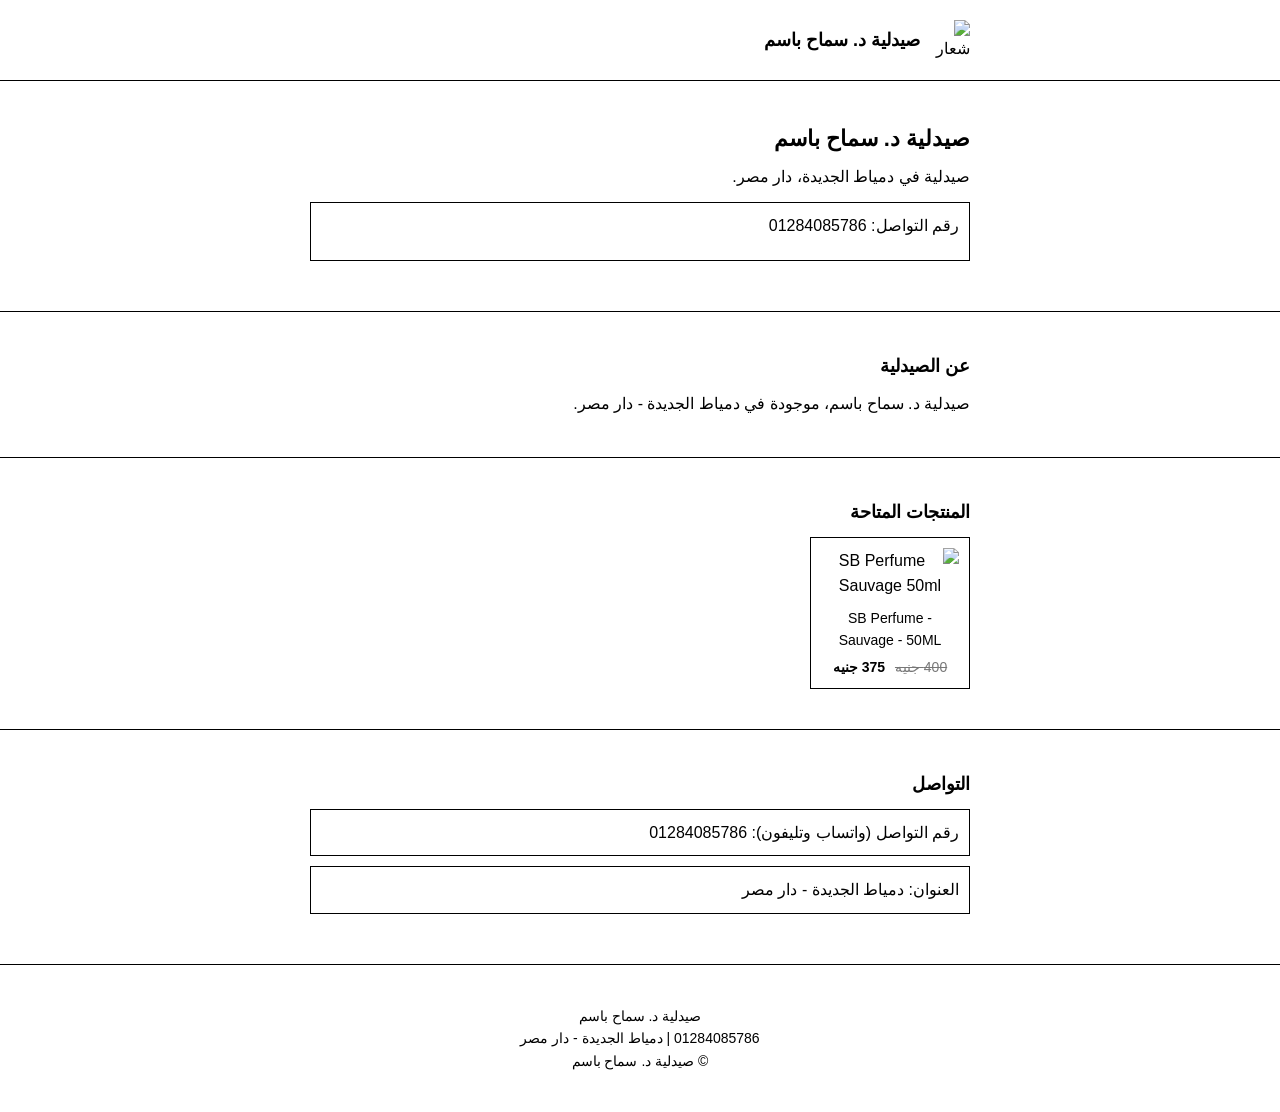
==== index.html @ bc169b8c "Add files via upload" ====
<!DOCTYPE html>
<html lang="ar" dir="rtl">
<head>
<meta charset="UTF-8">
<meta name="viewport" content="width=device-width, initial-scale=1.0">
<title>صيدلية د. سماح باسم</title>
<link rel="stylesheet" href="style.css">
</head>
<body>

  <!-- ==================== الهيدر (اللوجو + اسم الصيدلية) ==================== -->
  <header class="site-header">
    <div class="container header-inner">
      <img src="assets/logo.png" alt="شعار صيدلية د. سماح باسم" class="logo">
      <span class="site-name">صيدلية د. سماح باسم</span>
    </div>
  </header>

  <!-- ==================== قسم البداية (Hero) ==================== -->
  <section class="hero">
    <div class="container">
      <h1>صيدلية د. سماح باسم</h1>
      <p>صيدلية في دمياط الجديدة، دار مصر.</p>
      <div class="frame">
        <p>رقم التواصل: 01284085786</p>
      </div>
    </div>
  </section>

  <!-- ==================== قسم "عن الصيدلية" ==================== -->
  <section class="section">
    <div class="container">
      <h2>عن الصيدلية</h2>
      <p>صيدلية د. سماح باسم، موجودة في دمياط الجديدة - دار مصر.</p>
    </div>
  </section>

  <!-- ==================== قسم المنتجات ====================
       لإضافة منتج جديد:
       1) حط صورته في مجلد assets
       2) انسخ كتلة "بداية كارت منتج" لحد "نهاية كارت منتج" وحطها تحت،
          وغيّر اسم الصورة والاسم والسعر
       3) لو المنتج مالوش خصم، احذف سطر old-price وسيب new-price بس
  -->
  <section class="section">
    <div class="container">
      <h2>المنتجات المتاحة</h2>
      <div class="products">

        <!-- ===== بداية كارت منتج: SB Perfume Sauvage ===== -->
        <div class="product-card">
          <img src="assets/product-sauvage.png" alt="SB Perfume Sauvage 50ml">
          <p class="product-name">SB Perfume - Sauvage - 50ML</p>
          <p class="product-price">
            <span class="old-price">400 جنيه</span>
            <span class="new-price">375 جنيه</span>
          </p>
        </div>
        <!-- ===== نهاية كارت منتج ===== -->

      </div>
    </div>
  </section>

  <!-- ==================== قسم التواصل ==================== -->
  <section class="section">
    <div class="container">
      <h2>التواصل</h2>
      <div class="frame">
        <p>رقم التواصل (واتساب وتليفون): 01284085786</p>
      </div>
      <div class="frame">
        <p>العنوان: دمياط الجديدة - دار مصر</p>
      </div>
    </div>
  </section>

  <!-- ==================== الفوتر ==================== -->
  <footer class="site-footer">
    <div class="container">
      <p>صيدلية د. سماح باسم</p>
      <p>01284085786 | دمياط الجديدة - دار مصر</p>
      <p>© صيدلية د. سماح باسم</p>
    </div>
  </footer>

</body>
</html>
---- style.css ----
/* ==================== إعدادات عامة ==================== */
* {
  margin: 0;
  padding: 0;
  box-sizing: border-box;
}

body {
  font-family: Arial, Tahoma, sans-serif;
  background: #ffffff;
  color: #000000;
  line-height: 1.6;
}

/* الحاوية اللي بتحدد عرض المحتوى في نص الصفحة */
.container {
  max-width: 700px;
  margin: 0 auto;
  padding: 20px;
}

/* ==================== الهيدر ==================== */
.site-header {
  border-bottom: 1px solid #000000;
}

.header-inner {
  display: flex;
  align-items: center;
  gap: 10px;
}

.logo {
  width: 40px;
  height: 40px;
}

.site-name {
  font-size: 18px;
  font-weight: bold;
}

/* ==================== قسم البداية (Hero) ==================== */
.hero {
  padding: 20px 0;
  border-bottom: 1px solid #000000;
}

.hero h1 {
  font-size: 22px;
  margin-bottom: 8px;
}

.hero p {
  margin-bottom: 12px;
}

/* ==================== الأقسام العامة (عن الصيدلية / المنتجات / التواصل) ==================== */
.section {
  padding: 20px 0;
  border-bottom: 1px solid #000000;
}

.section h2 {
  font-size: 18px;
  margin-bottom: 10px;
}

/* البرواز البسيط اللي بيتحط فيه الرقم أو العنوان */
.frame {
  border: 1px solid #000000;
  padding: 10px;
  margin-bottom: 10px;
}

/* ==================== المنتجات ==================== */
.products {
  display: flex;
  flex-wrap: wrap;
  gap: 15px;
}

.product-card {
  border: 1px solid #000000;
  padding: 10px;
  width: 160px;
  text-align: center;
}

.product-card img {
  width: 100%;
  height: auto;
  margin-bottom: 8px;
}

.product-name {
  font-size: 14px;
  margin-bottom: 4px;
}

.product-price {
  font-size: 14px;
}

/* السعر قبل الخصم: خط عليه شرطة ولون رمادي */
.old-price {
  text-decoration: line-through;
  color: #777777;
  margin-left: 6px;
}

/* السعر بعد الخصم: أسود وخط سميك */
.new-price {
  font-weight: bold;
  color: #000000;
}

/* ==================== الفوتر ==================== */
.site-footer {
  padding: 20px 0;
  text-align: center;
  font-size: 14px;
}
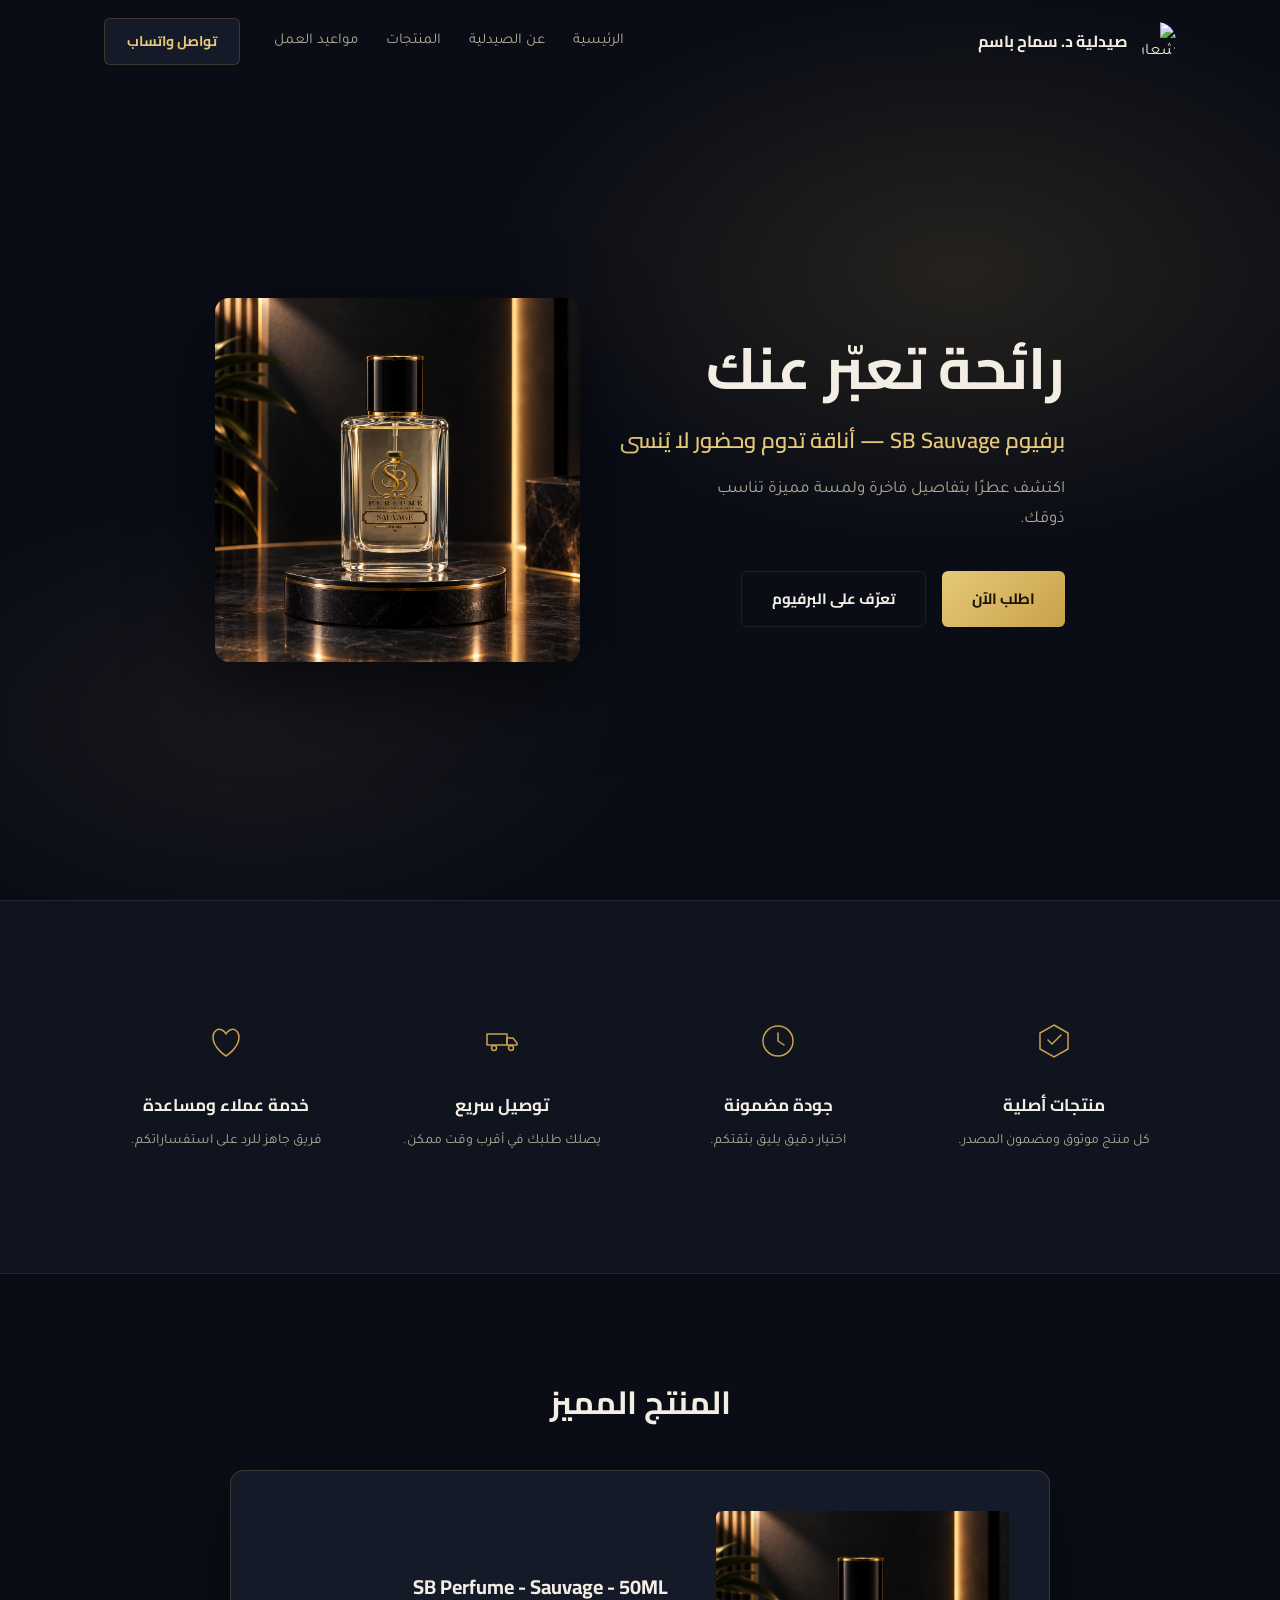
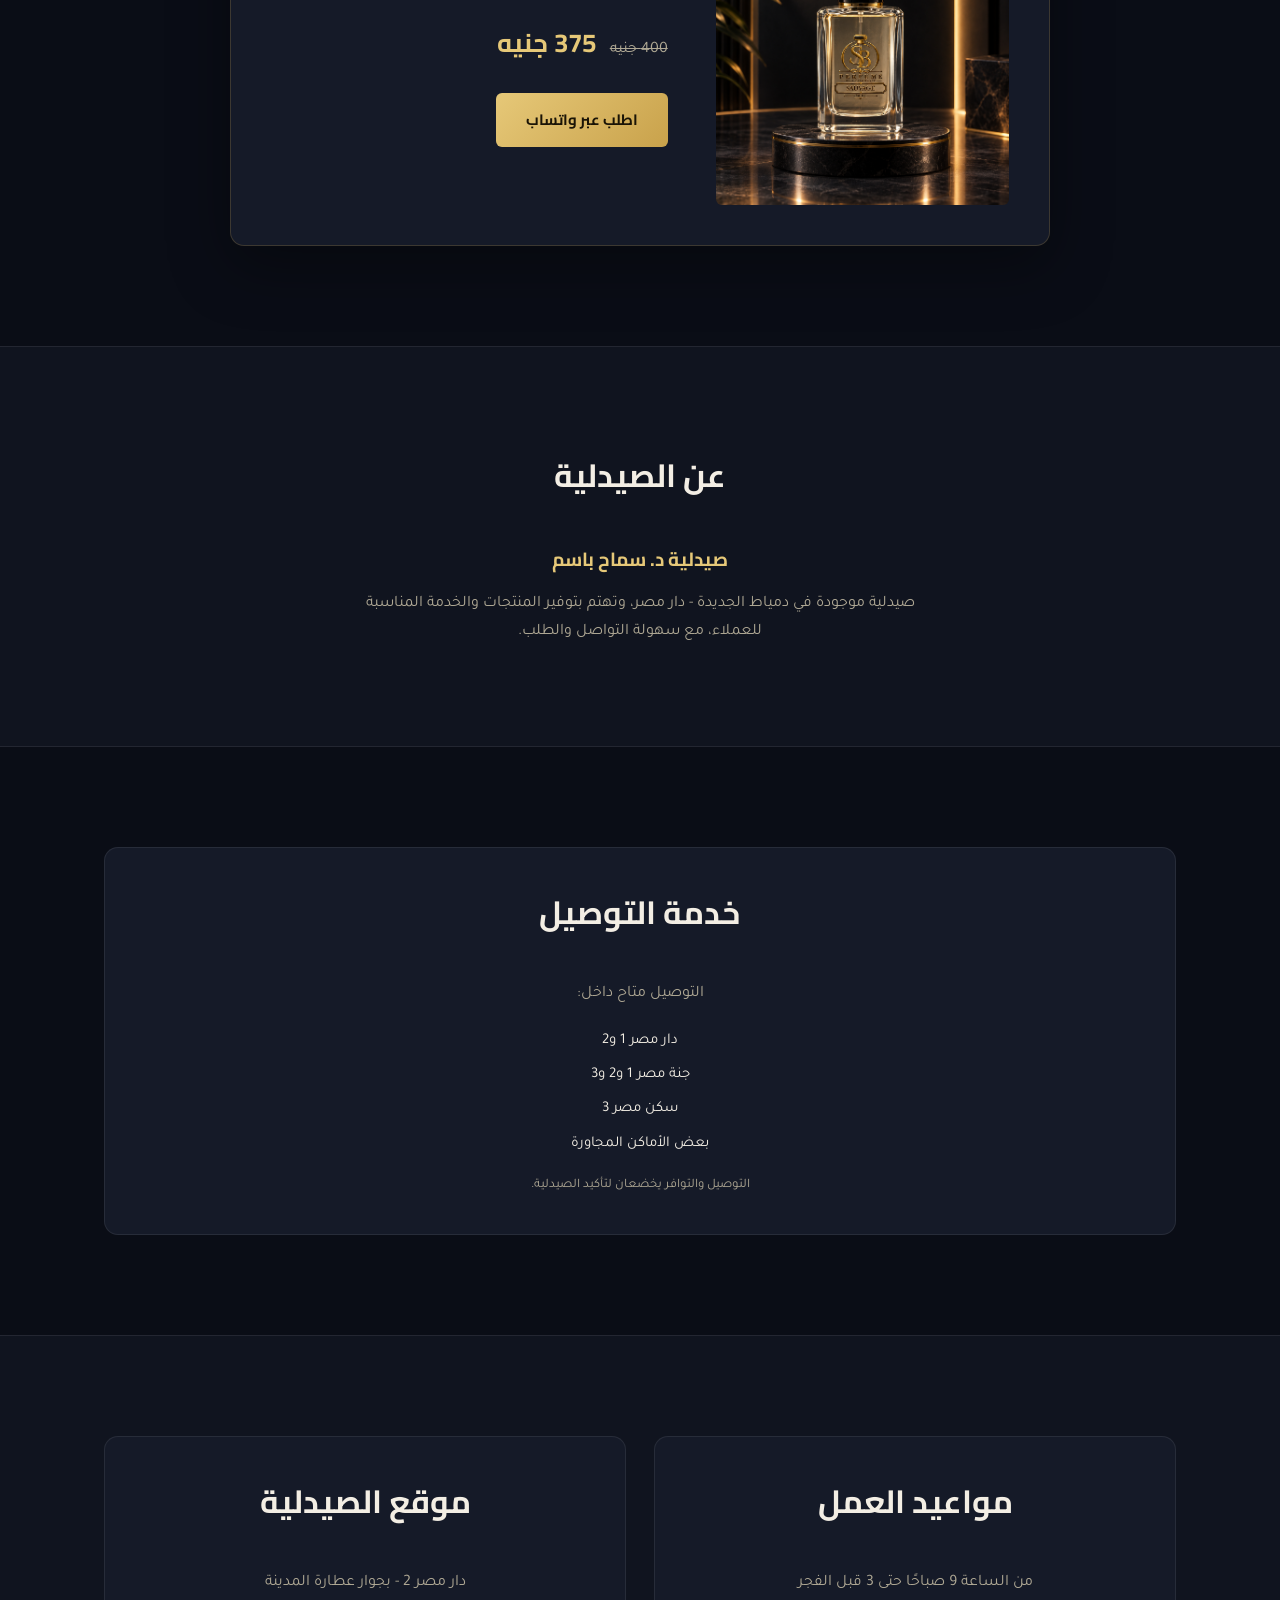
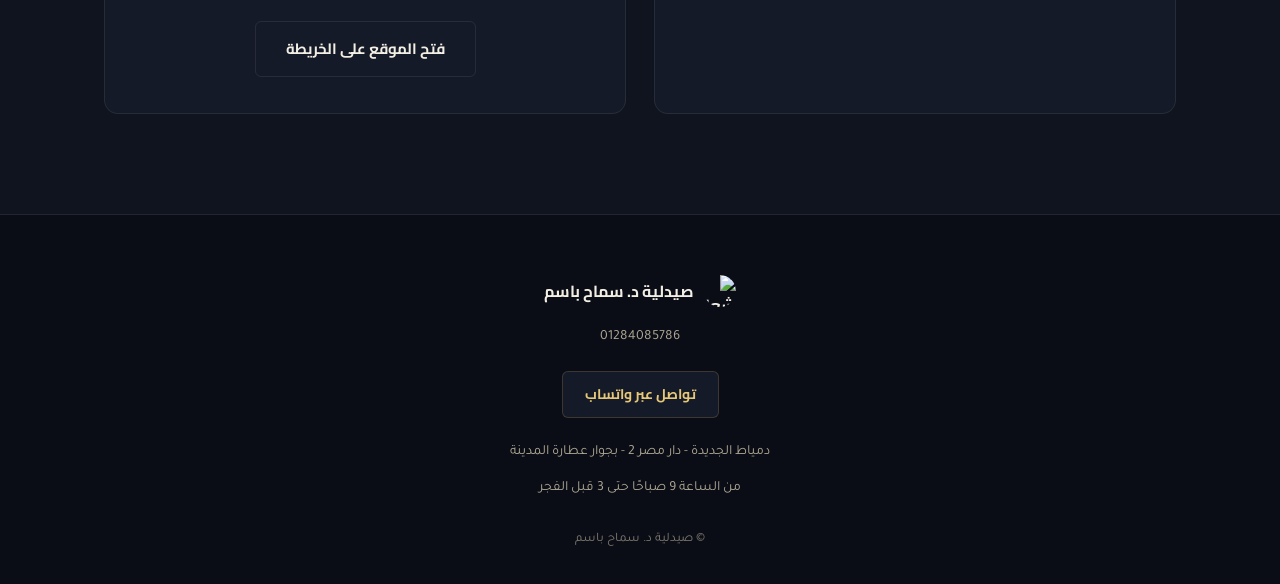
==== commit 4c1d2814: "Add files via upload" ====
--- a/index.html
+++ b/index.html
@@ -3,86 +3,195 @@
 <head>
 <meta charset="UTF-8">
 <meta name="viewport" content="width=device-width, initial-scale=1.0">
-<title>صيدلية د. سماح باسم</title>
+<title>صيدلية د. سماح باسم | برفيوم SB Sauvage</title>
+<meta name="description" content="صيدلية د. سماح باسم في دمياط الجديدة - دار مصر. اكتشف برفيوم SB Sauvage الفاخر، واطلب بسهولة عبر واتساب.">
+
+<meta property="og:title" content="صيدلية د. سماح باسم | برفيوم SB Sauvage">
+<meta property="og:description" content="اكتشف عطرًا بتفاصيل فاخرة ولمسة مميزة تناسب ذوقك. اطلب الآن عبر واتساب.">
+<meta property="og:type" content="website">
+<meta property="og:image" content="assets/product-sauvage.png">
+
+<link rel="preconnect" href="https://fonts.googleapis.com">
+<link rel="preconnect" href="https://fonts.gstatic.com" crossorigin>
+<link href="https://fonts.googleapis.com/css2?family=Cairo:wght@600;700;800&family=Tajawal:wght@400;500;700&display=swap" rel="stylesheet">
+
 <link rel="stylesheet" href="style.css">
 </head>
 <body>
 
-  <!-- ==================== الهيدر (اللوجو + اسم الصيدلية) ==================== -->
-  <header class="site-header">
-    <div class="container header-inner">
-      <img src="assets/logo.png" alt="شعار صيدلية د. سماح باسم" class="logo">
-      <span class="site-name">صيدلية د. سماح باسم</span>
-    </div>
-  </header>
+<!-- ==================== Navbar ==================== -->
+<header class="navbar" id="navbar">
+  <div class="container navbar-inner">
+    <a href="#hero" class="brand">
+      <img src="assets/logo-circle.png" alt="شعار صيدلية د. سماح باسم" class="brand-logo">
+      <span class="brand-name">صيدلية د. سماح باسم</span>
+    </a>
 
-  <!-- ==================== قسم البداية (Hero) ==================== -->
-  <section class="hero">
-    <div class="container">
-      <h1>صيدلية د. سماح باسم</h1>
-      <p>صيدلية في دمياط الجديدة، دار مصر.</p>
-      <div class="frame">
-        <p>رقم التواصل: 01284085786</p>
+    <nav class="nav-links" id="navLinks">
+      <a href="#hero" class="nav-link">الرئيسية</a>
+      <a href="#about" class="nav-link">عن الصيدلية</a>
+      <a href="#product" class="nav-link">المنتجات</a>
+      <a href="#hours" class="nav-link">مواعيد العمل</a>
+      <a href="https://wa.me/201284085786?text=%D9%85%D8%B1%D8%AD%D8%A8%D9%8B%D8%A7%D8%8C%20%D8%A3%D8%B1%D9%8A%D8%AF%20%D8%A7%D9%84%D8%A7%D8%B3%D8%AA%D9%81%D8%B3%D8%A7%D8%B1%20%D8%B9%D9%86%20%D8%B5%D9%8A%D8%AF%D9%84%D9%8A%D8%A9%20%D8%AF.%20%D8%B3%D9%85%D8%A7%D8%AD%20%D8%A8%D8%A7%D8%B3%D9%85%20%D9%88%D8%A7%D9%84%D9%85%D9%86%D8%AA%D8%AC%D8%A7%D8%AA%20%D8%A7%D9%84%D9%85%D8%AA%D8%A7%D8%AD%D8%A9." class="btn btn-whatsapp nav-cta" target="_blank" rel="noopener">تواصل واتساب</a>
+    </nav>
+
+    <button class="nav-toggle" id="navToggle" aria-label="فتح القائمة" aria-expanded="false" aria-controls="navLinks">
+      <span></span>
+      <span></span>
+      <span></span>
+    </button>
+  </div>
+</header>
+
+<!-- ==================== Hero ==================== -->
+<section class="hero" id="hero">
+  <div class="hero-glow" aria-hidden="true"></div>
+
+  <div class="container hero-inner">
+    <div class="hero-text reveal">
+      <h1 class="hero-title">رائحة تعبّر عنك</h1>
+      <p class="hero-subtitle">برفيوم SB Sauvage — أناقة تدوم وحضور لا يُنسى</p>
+      <p class="hero-desc">اكتشف عطرًا بتفاصيل فاخرة ولمسة مميزة تناسب ذوقك.</p>
+
+      <div class="hero-actions">
+        <a href="https://wa.me/201284085786?text=%D9%85%D8%B1%D8%AD%D8%A8%D9%8B%D8%A7%D8%8C%20%D8%A3%D8%B1%D9%8A%D8%AF%20%D8%A7%D9%84%D8%A7%D8%B3%D8%AA%D9%81%D8%B3%D8%A7%D8%B1%20%D8%B9%D9%86%20%D8%AA%D9%88%D9%81%D8%B1%20SB%20Perfume%20-%20Sauvage%20-%2050ML%20%D9%88%D8%B3%D8%B9%D8%B1%D9%87%20%D8%A7%D9%84%D8%AD%D8%A7%D9%84%D9%8A." class="btn btn-gold" target="_blank" rel="noopener">اطلب الآن</a>
+        <a href="#product" class="btn btn-outline">تعرّف على البرفيوم</a>
       </div>
     </div>
-  </section>
 
-  <!-- ==================== قسم "عن الصيدلية" ==================== -->
-  <section class="section">
-    <div class="container">
-      <h2>عن الصيدلية</h2>
-      <p>صيدلية د. سماح باسم، موجودة في دمياط الجديدة - دار مصر.</p>
+    <div class="hero-image reveal">
+      <div class="hero-image-glow" aria-hidden="true"></div>
+      <img src="assets/product-sauvage.png" alt="SB Perfume Sauvage 50ml" class="hero-perfume-img">
     </div>
-  </section>
+  </div>
+</section>
 
-  <!-- ==================== قسم المنتجات ====================
-       لإضافة منتج جديد:
-       1) حط صورته في مجلد assets
-       2) انسخ كتلة "بداية كارت منتج" لحد "نهاية كارت منتج" وحطها تحت،
-          وغيّر اسم الصورة والاسم والسعر
-       3) لو المنتج مالوش خصم، احذف سطر old-price وسيب new-price بس
-  -->
-  <section class="section">
-    <div class="container">
-      <h2>المنتجات المتاحة</h2>
-      <div class="products">
+<!-- ==================== مميزات بسيطة ==================== -->
+<section class="features" id="features">
+  <div class="container features-grid">
 
-        <!-- ===== بداية كارت منتج: SB Perfume Sauvage ===== -->
-        <div class="product-card">
-          <img src="assets/product-sauvage.png" alt="SB Perfume Sauvage 50ml">
-          <p class="product-name">SB Perfume - Sauvage - 50ML</p>
-          <p class="product-price">
-            <span class="old-price">400 جنيه</span>
-            <span class="new-price">375 جنيه</span>
-          </p>
+    <div class="feature reveal">
+      <svg class="feature-icon" viewBox="0 0 40 40" fill="none" xmlns="http://www.w3.org/2000/svg" aria-hidden="true">
+        <path d="M20 4 L34 12 V28 L20 36 L6 28 V12 Z" stroke="currentColor" stroke-width="1.5"/>
+        <path d="M14 19 L18 23 L27 14" stroke="currentColor" stroke-width="1.5" stroke-linecap="round" stroke-linejoin="round"/>
+      </svg>
+      <h3>منتجات أصلية</h3>
+      <p>كل منتج موثوق ومضمون المصدر.</p>
+    </div>
+
+    <div class="feature reveal">
+      <svg class="feature-icon" viewBox="0 0 40 40" fill="none" xmlns="http://www.w3.org/2000/svg" aria-hidden="true">
+        <circle cx="20" cy="20" r="15" stroke="currentColor" stroke-width="1.5"/>
+        <path d="M20 12 V20 L26 24" stroke="currentColor" stroke-width="1.5" stroke-linecap="round" stroke-linejoin="round"/>
+      </svg>
+      <h3>جودة مضمونة</h3>
+      <p>اختيار دقيق يليق بثقتكم.</p>
+    </div>
+
+    <div class="feature reveal">
+      <svg class="feature-icon" viewBox="0 0 40 40" fill="none" xmlns="http://www.w3.org/2000/svg" aria-hidden="true">
+        <path d="M5 24 H25 V13 H5 Z" stroke="currentColor" stroke-width="1.5" stroke-linejoin="round"/>
+        <path d="M25 17 H31 L35 22 V24 H25 Z" stroke="currentColor" stroke-width="1.5" stroke-linejoin="round"/>
+        <circle cx="12" cy="27" r="2.5" stroke="currentColor" stroke-width="1.5"/>
+        <circle cx="29" cy="27" r="2.5" stroke="currentColor" stroke-width="1.5"/>
+      </svg>
+      <h3>توصيل سريع</h3>
+      <p>يصلك طلبك في أقرب وقت ممكن.</p>
+    </div>
+
+    <div class="feature reveal">
+      <svg class="feature-icon" viewBox="0 0 40 40" fill="none" xmlns="http://www.w3.org/2000/svg" aria-hidden="true">
+        <path d="M20 35 C20 35 7 27 7 16 C7 10 12 7 16 9 C18 10 19.5 12 20 13 C20.5 12 22 10 24 9 C28 7 33 10 33 16 C33 27 20 35 20 35 Z" stroke="currentColor" stroke-width="1.5" stroke-linejoin="round"/>
+      </svg>
+      <h3>خدمة عملاء ومساعدة</h3>
+      <p>فريق جاهز للرد على استفساراتكم.</p>
+    </div>
+
+  </div>
+</section>
+
+<!-- ==================== المنتج الأساسي ==================== -->
+<section class="product-section" id="product">
+  <div class="container">
+    <h2 class="section-title reveal">المنتج المميز</h2>
+
+    <div class="product-card reveal">
+      <div class="product-image">
+        <img src="assets/product-sauvage.png" alt="SB Perfume Sauvage 50ml">
+      </div>
+      <div class="product-info">
+        <h3 class="product-name">SB Perfume - Sauvage - 50ML</h3>
+        <div class="price-row">
+          <span class="price-old">400 جنيه</span>
+          <span class="price-new">375 جنيه</span>
         </div>
-        <!-- ===== نهاية كارت منتج ===== -->
-
+        <a href="https://wa.me/201284085786?text=%D9%85%D8%B1%D8%AD%D8%A8%D9%8B%D8%A7%D8%8C%20%D8%A3%D8%B1%D9%8A%D8%AF%20%D8%A7%D9%84%D8%A7%D8%B3%D8%AA%D9%81%D8%B3%D8%A7%D8%B1%20%D8%B9%D9%86%20%D8%AA%D9%88%D9%81%D8%B1%20SB%20Perfume%20-%20Sauvage%20-%2050ML%20%D9%88%D8%B3%D8%B9%D8%B1%D9%87%20%D8%A7%D9%84%D8%AD%D8%A7%D9%84%D9%8A." class="btn btn-gold" target="_blank" rel="noopener">اطلب عبر واتساب</a>
       </div>
     </div>
-  </section>
+  </div>
+</section>
 
-  <!-- ==================== قسم التواصل ==================== -->
-  <section class="section">
-    <div class="container">
-      <h2>التواصل</h2>
-      <div class="frame">
-        <p>رقم التواصل (واتساب وتليفون): 01284085786</p>
-      </div>
-      <div class="frame">
-        <p>العنوان: دمياط الجديدة - دار مصر</p>
-      </div>
+<!-- ==================== عن الصيدلية ==================== -->
+<section class="about" id="about">
+  <div class="container about-inner reveal">
+    <h2 class="section-title">عن الصيدلية</h2>
+    <p class="about-name">صيدلية د. سماح باسم</p>
+    <p class="about-text">صيدلية موجودة في دمياط الجديدة - دار مصر، وتهتم بتوفير المنتجات والخدمة المناسبة للعملاء، مع سهولة التواصل والطلب.</p>
+  </div>
+</section>
+
+<!-- ==================== التوصيل ==================== -->
+<section class="delivery" id="delivery">
+  <div class="container">
+    <div class="info-card reveal">
+      <h2 class="section-title">خدمة التوصيل</h2>
+      <p class="info-lead">التوصيل متاح داخل:</p>
+      <ul class="delivery-list">
+        <li>دار مصر 1 و2</li>
+        <li>جنة مصر 1 و2 و3</li>
+        <li>سكن مصر 3</li>
+        <li>بعض الأماكن المجاورة</li>
+      </ul>
+      <p class="note">التوصيل والتوافر يخضعان لتأكيد الصيدلية.</p>
     </div>
-  </section>
+  </div>
+</section>
 
-  <!-- ==================== الفوتر ==================== -->
-  <footer class="site-footer">
-    <div class="container">
-      <p>صيدلية د. سماح باسم</p>
-      <p>01284085786 | دمياط الجديدة - دار مصر</p>
-      <p>© صيدلية د. سماح باسم</p>
+<!-- ==================== مواعيد العمل والموقع ==================== -->
+<section class="hours" id="hours">
+  <div class="container hours-grid">
+    <div class="info-card reveal">
+      <h2 class="section-title">مواعيد العمل</h2>
+      <p class="info-lead">من الساعة 9 صباحًا حتى 3 قبل الفجر</p>
     </div>
-  </footer>
 
+    <div class="info-card reveal">
+      <h2 class="section-title">موقع الصيدلية</h2>
+      <p class="info-lead">دار مصر 2 - بجوار عطارة المدينة</p>
+      <a href="https://www.google.com/maps/search/?api=1&query=%D8%AF%D8%A7%D8%B1%20%D9%85%D8%B5%D8%B1%202%20%D8%A8%D8%AC%D9%88%D8%A7%D8%B1%20%D8%B9%D8%B7%D8%A7%D8%B1%D8%A9%20%D8%A7%D9%84%D9%85%D8%AF%D9%8A%D9%86%D8%A9%20%D8%AF%D9%85%D9%8A%D8%A7%D8%B7%20%D8%A7%D9%84%D8%AC%D8%AF%D9%8A%D8%AF%D8%A9" class="btn btn-outline" target="_blank" rel="noopener">فتح الموقع على الخريطة</a>
+    </div>
+  </div>
+</section>
+
+<!-- ==================== Footer ==================== -->
+<footer class="footer">
+  <div class="container footer-inner">
+    <div class="footer-brand">
+      <img src="assets/logo-circle.png" alt="شعار صيدلية د. سماح باسم" class="footer-logo">
+      <span>صيدلية د. سماح باسم</span>
+    </div>
+
+    <p class="footer-phone">01284085786</p>
+
+    <a href="https://wa.me/201284085786?text=%D9%85%D8%B1%D8%AD%D8%A8%D9%8B%D8%A7%D8%8C%20%D8%A3%D8%B1%D9%8A%D8%AF%20%D8%A7%D9%84%D8%A7%D8%B3%D8%AA%D9%81%D8%B3%D8%A7%D8%B1%20%D8%B9%D9%86%20%D8%B5%D9%8A%D8%AF%D9%84%D9%8A%D8%A9%20%D8%AF.%20%D8%B3%D9%85%D8%A7%D8%AD%20%D8%A8%D8%A7%D8%B3%D9%85%20%D9%88%D8%A7%D9%84%D9%85%D9%86%D8%AA%D8%AC%D8%A7%D8%AA%20%D8%A7%D9%84%D9%85%D8%AA%D8%A7%D8%AD%D8%A9." class="btn btn-whatsapp" target="_blank" rel="noopener">تواصل عبر واتساب</a>
+
+    <p class="footer-address">دمياط الجديدة - دار مصر 2 - بجوار عطارة المدينة</p>
+    <p class="footer-hours">من الساعة 9 صباحًا حتى 3 قبل الفجر</p>
+
+    <p class="copyright">© صيدلية د. سماح باسم</p>
+  </div>
+</footer>
+
+<script src="script.js"></script>
 </body>
 </html>
--- a/style.css
+++ b/style.css
@@ -1,123 +1,714 @@
-/* ==================== إعدادات عامة ==================== */
+/* ====================================================================
+   إعدادات عامة ومتغيرات التصميم (Design Tokens)
+   ==================================================================== */
+:root {
+  /* الألوان الأساسية */
+  --color-bg: #0A0D16;            /* أسود مائل للكحلي - خلفية أساسية */
+  --color-bg-alt: #10141F;        /* خلفية أقسام بديلة، أفتح قليلاً */
+  --color-surface: #151A28;       /* خلفية الكروت */
+  --color-border: rgba(199, 164, 82, 0.22); /* حدود ذهبية خفيفة */
+  --color-border-soft: rgba(255, 255, 255, 0.08);
+
+  /* الذهبي والبرونزي */
+  --color-gold: #C9A24B;
+  --color-gold-light: #E6C878;
+  --color-bronze: #9C7B4F;
+
+  /* النصوص */
+  --color-text: #F3EEE4;          /* أبيض دافئ */
+  --color-text-muted: #AFA894;    /* رمادي بيج للنصوص الثانوية */
+
+  /* الخطوط */
+  --font-display: 'Cairo', 'Tajawal', sans-serif;
+  --font-body: 'Tajawal', 'Cairo', sans-serif;
+
+  /* المسافات */
+  --section-padding: 100px 0;
+  --radius-sm: 6px;
+  --radius-md: 14px;
+
+  /* الانتقالات */
+  --transition-soft: 400ms cubic-bezier(0.22, 1, 0.36, 1);
+}
+
+@media (max-width: 768px) {
+  :root {
+    --section-padding: 64px 0;
+  }
+}
+
 * {
   margin: 0;
   padding: 0;
   box-sizing: border-box;
 }
 
+html {
+  scroll-behavior: smooth;
+}
+
 body {
-  font-family: Arial, Tahoma, sans-serif;
-  background: #ffffff;
-  color: #000000;
-  line-height: 1.6;
-}
-
-/* الحاوية اللي بتحدد عرض المحتوى في نص الصفحة */
+  font-family: var(--font-body);
+  background: var(--color-bg);
+  color: var(--color-text);
+  line-height: 1.75;
+  overflow-x: hidden;
+}
+
 .container {
-  max-width: 700px;
+  max-width: 1120px;
   margin: 0 auto;
-  padding: 20px;
-}
-
-/* ==================== الهيدر ==================== */
-.site-header {
-  border-bottom: 1px solid #000000;
-}
-
-.header-inner {
+  padding: 0 24px;
+}
+
+img {
+  max-width: 100%;
+  display: block;
+}
+
+a {
+  color: inherit;
+  text-decoration: none;
+}
+
+ul {
+  list-style: none;
+}
+
+h1, h2, h3 {
+  font-family: var(--font-display);
+  font-weight: 700;
+  color: var(--color-text);
+}
+
+/* عناصر تُخفى بصريًا لكن تبقى متاحة لقارئ الشاشة */
+.visually-hidden {
+  position: absolute;
+  width: 1px;
+  height: 1px;
+  overflow: hidden;
+  clip: rect(0 0 0 0);
+}
+
+/* التركيز الظاهر بلوحة المفاتيح - إتاحة أساسية */
+a:focus-visible,
+button:focus-visible {
+  outline: 2px solid var(--color-gold-light);
+  outline-offset: 3px;
+  border-radius: var(--radius-sm);
+}
+
+/* ====================================================================
+   الأزرار
+   ==================================================================== */
+.btn {
+  display: inline-flex;
+  align-items: center;
+  justify-content: center;
+  gap: 8px;
+  padding: 14px 30px;
+  font-family: var(--font-display);
+  font-size: 15px;
+  font-weight: 700;
+  border-radius: var(--radius-sm);
+  white-space: nowrap;
+  transition: transform var(--transition-soft), box-shadow var(--transition-soft), background var(--transition-soft);
+}
+
+.btn-gold {
+  background: linear-gradient(135deg, var(--color-gold-light), var(--color-gold));
+  color: #1A1406;
+}
+
+.btn-gold:hover {
+  transform: translateY(-2px);
+  box-shadow: 0 10px 30px rgba(201, 162, 75, 0.35);
+}
+
+.btn-outline {
+  background: transparent;
+  color: var(--color-text);
+  border: 1px solid var(--color-border-soft);
+}
+
+.btn-outline:hover {
+  border-color: var(--color-gold);
+  color: var(--color-gold-light);
+}
+
+.btn-whatsapp {
+  background: var(--color-surface);
+  color: var(--color-gold-light);
+  border: 1px solid var(--color-border);
+  padding: 10px 22px;
+  font-size: 14px;
+}
+
+.btn-whatsapp:hover {
+  background: rgba(201, 162, 75, 0.12);
+  transform: translateY(-1px);
+}
+
+/* ====================================================================
+   Navbar
+   ==================================================================== */
+.navbar {
+  position: fixed;
+  top: 0;
+  left: 0;
+  right: 0;
+  z-index: 100;
+  padding: 18px 0;
+  background: transparent;
+  transition: background var(--transition-soft), padding var(--transition-soft), border-color var(--transition-soft);
+  border-bottom: 1px solid transparent;
+}
+
+.navbar.is-scrolled {
+  background: rgba(10, 13, 22, 0.88);
+  backdrop-filter: blur(10px);
+  padding: 12px 0;
+  border-bottom: 1px solid var(--color-border-soft);
+}
+
+.navbar-inner {
+  display: flex;
+  align-items: center;
+  justify-content: space-between;
+  gap: 16px;
+}
+
+.brand {
   display: flex;
   align-items: center;
   gap: 10px;
 }
 
-.logo {
+.brand-logo {
+  width: 38px;
+  height: 38px;
+  border-radius: 50%;
+}
+
+.brand-name {
+  font-family: var(--font-display);
+  font-weight: 700;
+  font-size: 16px;
+  color: var(--color-text);
+}
+
+.nav-links {
+  display: flex;
+  align-items: center;
+  gap: 28px;
+}
+
+.nav-link {
+  font-size: 15px;
+  color: var(--color-text-muted);
+  transition: color var(--transition-soft);
+  position: relative;
+}
+
+.nav-link:hover {
+  color: var(--color-gold-light);
+}
+
+.nav-cta {
+  margin-inline-start: 6px;
+}
+
+.nav-toggle {
+  display: none;
+  flex-direction: column;
+  justify-content: center;
+  align-items: center;
+  gap: 5px;
   width: 40px;
   height: 40px;
-}
-
-.site-name {
-  font-size: 18px;
-  font-weight: bold;
-}
-
-/* ==================== قسم البداية (Hero) ==================== */
+  background: transparent;
+  border: 1px solid var(--color-border-soft);
+  border-radius: var(--radius-sm);
+  cursor: pointer;
+}
+
+.nav-toggle span {
+  display: block;
+  width: 18px;
+  height: 1.5px;
+  background: var(--color-text);
+  transition: transform var(--transition-soft), opacity var(--transition-soft);
+}
+
+.nav-toggle[aria-expanded="true"] span:nth-child(1) {
+  transform: translateY(6.5px) rotate(45deg);
+}
+
+.nav-toggle[aria-expanded="true"] span:nth-child(2) {
+  opacity: 0;
+}
+
+.nav-toggle[aria-expanded="true"] span:nth-child(3) {
+  transform: translateY(-6.5px) rotate(-45deg);
+}
+
+@media (max-width: 860px) {
+  .nav-toggle {
+    display: flex;
+  }
+
+  .nav-links {
+    position: absolute;
+    top: 100%;
+    right: 0;
+    left: 0;
+    background: rgba(10, 13, 22, 0.98);
+    border-bottom: 1px solid var(--color-border-soft);
+    flex-direction: column;
+    align-items: stretch;
+    gap: 0;
+    max-height: 0;
+    overflow: hidden;
+    transition: max-height var(--transition-soft);
+  }
+
+  .nav-links.is-open {
+    max-height: 400px;
+  }
+
+  .nav-link {
+    padding: 16px 24px;
+    border-bottom: 1px solid var(--color-border-soft);
+  }
+
+  .nav-cta {
+    margin: 16px 24px;
+    text-align: center;
+  }
+}
+
+/* ====================================================================
+   Hero
+   ==================================================================== */
 .hero {
-  padding: 20px 0;
-  border-bottom: 1px solid #000000;
-}
-
-.hero h1 {
-  font-size: 22px;
+  position: relative;
+  min-height: 100vh;
+  display: flex;
+  align-items: center;
+  padding: 140px 0 80px;
+  overflow: hidden;
+}
+
+.hero-glow {
+  position: absolute;
+  inset: 0;
+  background:
+    radial-gradient(ellipse 60% 50% at 75% 30%, rgba(201, 162, 75, 0.14), transparent 60%),
+    radial-gradient(ellipse 50% 40% at 20% 80%, rgba(156, 123, 79, 0.10), transparent 60%);
+  pointer-events: none;
+}
+
+.hero-inner {
+  position: relative;
+  display: grid;
+  grid-template-columns: 1.1fr 0.9fr;
+  align-items: center;
+  gap: 40px;
+}
+
+.hero-title {
+  font-size: clamp(38px, 5vw, 58px);
+  line-height: 1.2;
+  margin-bottom: 18px;
+}
+
+.hero-subtitle {
+  font-size: clamp(18px, 2vw, 22px);
+  color: var(--color-gold-light);
+  font-family: var(--font-display);
+  font-weight: 600;
+  margin-bottom: 16px;
+}
+
+.hero-desc {
+  font-size: 17px;
+  color: var(--color-text-muted);
+  max-width: 44ch;
+  margin-bottom: 36px;
+}
+
+.hero-actions {
+  display: flex;
+  flex-wrap: wrap;
+  gap: 16px;
+}
+
+.hero-image {
+  position: relative;
+  display: flex;
+  align-items: center;
+  justify-content: center;
+}
+
+.hero-image-glow {
+  position: absolute;
+  width: 70%;
+  height: 70%;
+  background: radial-gradient(circle, rgba(201, 162, 75, 0.28), transparent 70%);
+  filter: blur(30px);
+  z-index: 0;
+}
+
+.hero-perfume-img {
+  position: relative;
+  z-index: 1;
+  width: 100%;
+  max-width: 400px;
+  border-radius: var(--radius-md);
+  box-shadow: 0 30px 80px rgba(0, 0, 0, 0.55);
+  animation: float 6s ease-in-out infinite;
+}
+
+@media (max-width: 860px) {
+  .hero {
+    padding-top: 120px;
+    text-align: center;
+  }
+
+  .hero-inner {
+    grid-template-columns: 1fr;
+  }
+
+  .hero-desc {
+    margin-inline: auto;
+  }
+
+  .hero-actions {
+    justify-content: center;
+  }
+
+  .hero-image {
+    order: -1;
+    margin-bottom: 20px;
+  }
+
+  .hero-perfume-img {
+    max-width: 260px;
+  }
+}
+
+@keyframes float {
+  0%, 100% { transform: translateY(0); }
+  50% { transform: translateY(-14px); }
+}
+
+/* ====================================================================
+   مميزات بسيطة
+   ==================================================================== */
+.features {
+  padding: var(--section-padding);
+  background: var(--color-bg-alt);
+  border-top: 1px solid var(--color-border-soft);
+  border-bottom: 1px solid var(--color-border-soft);
+}
+
+.features-grid {
+  display: grid;
+  grid-template-columns: repeat(4, 1fr);
+  gap: 32px;
+}
+
+.feature {
+  text-align: center;
+  padding: 20px;
+}
+
+.feature-icon {
+  width: 40px;
+  height: 40px;
+  color: var(--color-gold);
+  margin: 0 auto 18px;
+}
+
+.feature h3 {
+  font-size: 17px;
   margin-bottom: 8px;
 }
 
-.hero p {
-  margin-bottom: 12px;
-}
-
-/* ==================== الأقسام العامة (عن الصيدلية / المنتجات / التواصل) ==================== */
-.section {
-  padding: 20px 0;
-  border-bottom: 1px solid #000000;
-}
-
-.section h2 {
-  font-size: 18px;
-  margin-bottom: 10px;
-}
-
-/* البرواز البسيط اللي بيتحط فيه الرقم أو العنوان */
-.frame {
-  border: 1px solid #000000;
-  padding: 10px;
-  margin-bottom: 10px;
-}
-
-/* ==================== المنتجات ==================== */
-.products {
-  display: flex;
-  flex-wrap: wrap;
-  gap: 15px;
+.feature p {
+  font-size: 14px;
+  color: var(--color-text-muted);
+}
+
+@media (max-width: 860px) {
+  .features-grid {
+    grid-template-columns: repeat(2, 1fr);
+  }
+}
+
+@media (max-width: 480px) {
+  .features-grid {
+    grid-template-columns: 1fr;
+  }
+}
+
+/* ====================================================================
+   عناوين الأقسام العامة
+   ==================================================================== */
+.section-title {
+  font-size: clamp(24px, 3vw, 32px);
+  text-align: center;
+  margin-bottom: 40px;
+}
+
+/* ====================================================================
+   المنتج الأساسي
+   ==================================================================== */
+.product-section {
+  padding: var(--section-padding);
 }
 
 .product-card {
-  border: 1px solid #000000;
-  padding: 10px;
-  width: 160px;
+  display: grid;
+  grid-template-columns: 0.85fr 1.15fr;
+  align-items: center;
+  gap: 48px;
+  max-width: 820px;
+  margin: 0 auto;
+  background: var(--color-surface);
+  border: 1px solid var(--color-border);
+  border-radius: var(--radius-md);
+  padding: 40px;
+  box-shadow: 0 20px 60px rgba(0, 0, 0, 0.35);
+  transition: transform var(--transition-soft), box-shadow var(--transition-soft);
+}
+
+.product-card:hover {
+  transform: translateY(-4px);
+  box-shadow: 0 30px 80px rgba(0, 0, 0, 0.45);
+}
+
+.product-image img {
+  border-radius: var(--radius-sm);
+}
+
+.product-name {
+  font-size: 20px;
+  margin-bottom: 16px;
+}
+
+.price-row {
+  display: flex;
+  align-items: baseline;
+  gap: 14px;
+  margin-bottom: 28px;
+}
+
+.price-old {
+  text-decoration: line-through;
+  color: var(--color-text-muted);
+  font-size: 16px;
+}
+
+.price-new {
+  font-family: var(--font-display);
+  font-size: 26px;
+  font-weight: 700;
+  color: var(--color-gold-light);
+}
+
+@media (max-width: 700px) {
+  .product-card {
+    grid-template-columns: 1fr;
+    text-align: center;
+    padding: 32px 24px;
+  }
+
+  .product-image {
+    max-width: 220px;
+    margin: 0 auto;
+  }
+
+  .price-row {
+    justify-content: center;
+  }
+}
+
+/* ====================================================================
+   عن الصيدلية
+   ==================================================================== */
+.about {
+  padding: var(--section-padding);
+  background: var(--color-bg-alt);
+  border-top: 1px solid var(--color-border-soft);
+  border-bottom: 1px solid var(--color-border-soft);
+}
+
+.about-inner {
+  max-width: 640px;
   text-align: center;
 }
 
-.product-card img {
-  width: 100%;
-  height: auto;
+.about-name {
+  font-family: var(--font-display);
+  font-size: 19px;
+  color: var(--color-gold-light);
+  font-weight: 700;
+  margin-bottom: 14px;
+}
+
+.about-text {
+  color: var(--color-text-muted);
+  font-size: 16px;
+}
+
+/* ====================================================================
+   بطاقات المعلومات (التوصيل / المواعيد / الموقع)
+   ==================================================================== */
+.info-card {
+  background: var(--color-surface);
+  border: 1px solid var(--color-border-soft);
+  border-radius: var(--radius-md);
+  padding: 36px;
+  text-align: center;
+  transition: border-color var(--transition-soft);
+}
+
+.info-card:hover {
+  border-color: var(--color-border);
+}
+
+.info-lead {
+  font-size: 16px;
+  color: var(--color-text-muted);
   margin-bottom: 8px;
 }
 
-.product-name {
+.delivery {
+  padding: var(--section-padding);
+}
+
+.delivery-list {
+  display: inline-flex;
+  flex-direction: column;
+  gap: 8px;
+  margin: 12px 0 18px;
+  color: var(--color-text);
+  font-size: 15px;
+}
+
+.note {
+  font-size: 13px;
+  color: var(--color-text-muted);
+}
+
+.hours {
+  padding: var(--section-padding);
+  background: var(--color-bg-alt);
+  border-top: 1px solid var(--color-border-soft);
+  border-bottom: 1px solid var(--color-border-soft);
+}
+
+.hours-grid {
+  display: grid;
+  grid-template-columns: 1fr 1fr;
+  gap: 28px;
+}
+
+.hours-grid .info-card .btn {
+  margin-top: 16px;
+}
+
+@media (max-width: 700px) {
+  .hours-grid {
+    grid-template-columns: 1fr;
+  }
+}
+
+/* ====================================================================
+   Footer
+   ==================================================================== */
+.footer {
+  padding: 60px 0 32px;
+  text-align: center;
+}
+
+.footer-inner {
+  display: flex;
+  flex-direction: column;
+  align-items: center;
+  gap: 12px;
+}
+
+.footer-brand {
+  display: flex;
+  align-items: center;
+  gap: 10px;
+  font-family: var(--font-display);
+  font-weight: 700;
+  font-size: 16px;
+  margin-bottom: 6px;
+}
+
+.footer-logo {
+  width: 32px;
+  height: 32px;
+  border-radius: 50%;
+}
+
+.footer-phone,
+.footer-address,
+.footer-hours {
   font-size: 14px;
-  margin-bottom: 4px;
-}
-
-.product-price {
-  font-size: 14px;
-}
-
-/* السعر قبل الخصم: خط عليه شرطة ولون رمادي */
-.old-price {
-  text-decoration: line-through;
-  color: #777777;
-  margin-left: 6px;
-}
-
-/* السعر بعد الخصم: أسود وخط سميك */
-.new-price {
-  font-weight: bold;
-  color: #000000;
-}
-
-/* ==================== الفوتر ==================== */
-.site-footer {
-  padding: 20px 0;
-  text-align: center;
-  font-size: 14px;
-}
+  color: var(--color-text-muted);
+}
+
+.footer .btn-whatsapp {
+  margin: 10px 0;
+}
+
+.copyright {
+  margin-top: 16px;
+  font-size: 13px;
+  color: var(--color-text-muted);
+  opacity: 0.7;
+}
+
+/* ====================================================================
+   حركة الظهور التدريجي عند التمرير (Scroll Reveal)
+   ==================================================================== */
+/* العناصر ظاهرة بشكل طبيعي دائمًا افتراضيًا (بدون JS، أو قبل تحميله) */
+.reveal {
+  opacity: 1;
+  transform: none;
+  transition: opacity 700ms ease, transform 700ms ease;
+}
+
+/* الكلاس ده بيتضاف من الـ JS فقط للعناصر تحت الشاشة، عشان تتحرك عند الوصول ليها بالتمرير */
+.reveal.reveal-hidden {
+  opacity: 0;
+  transform: translateY(24px);
+}
+
+/* احترام تفضيل المستخدم بتقليل الحركة */
+@media (prefers-reduced-motion: reduce) {
+  html {
+    scroll-behavior: auto;
+  }
+
+  .hero-perfume-img {
+    animation: none;
+  }
+
+  .reveal {
+    opacity: 1;
+    transform: none;
+    transition: none;
+  }
+
+  .btn,
+  .product-card,
+  .navbar {
+    transition: none;
+  }
+}
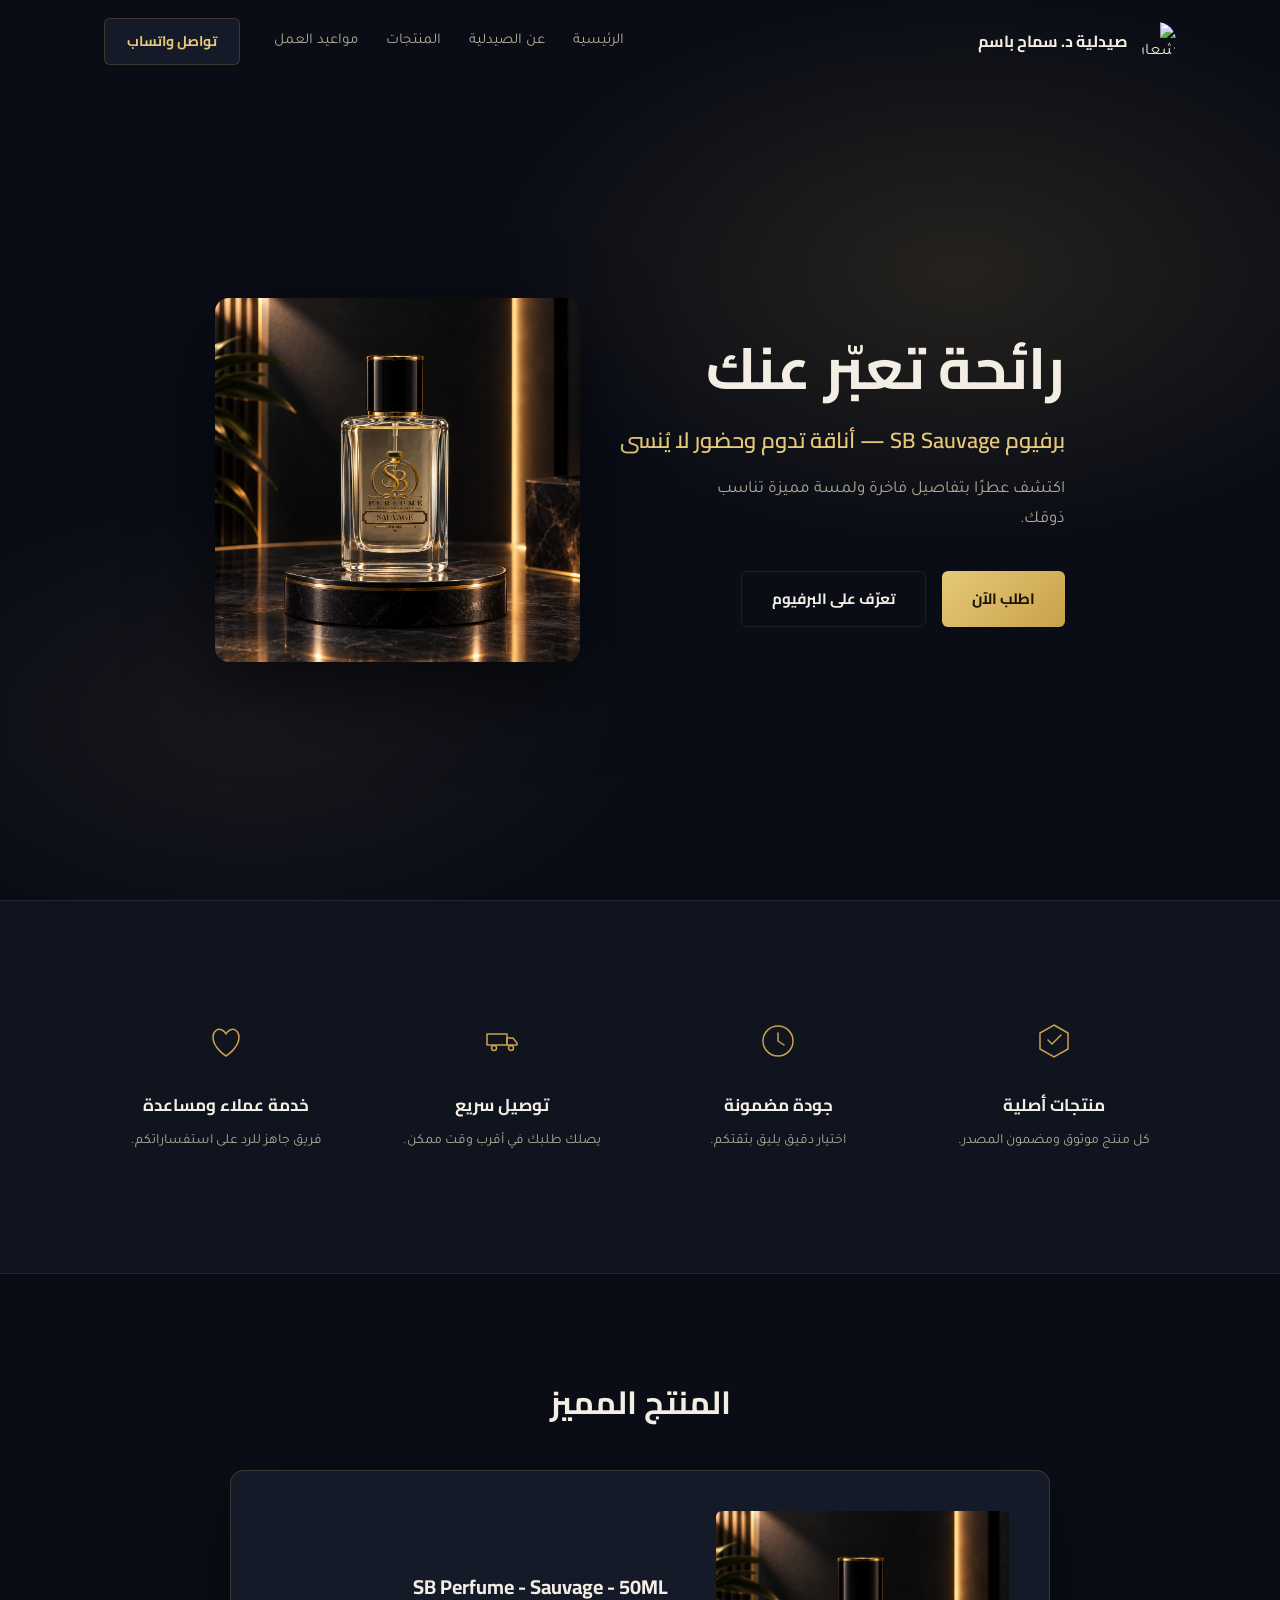
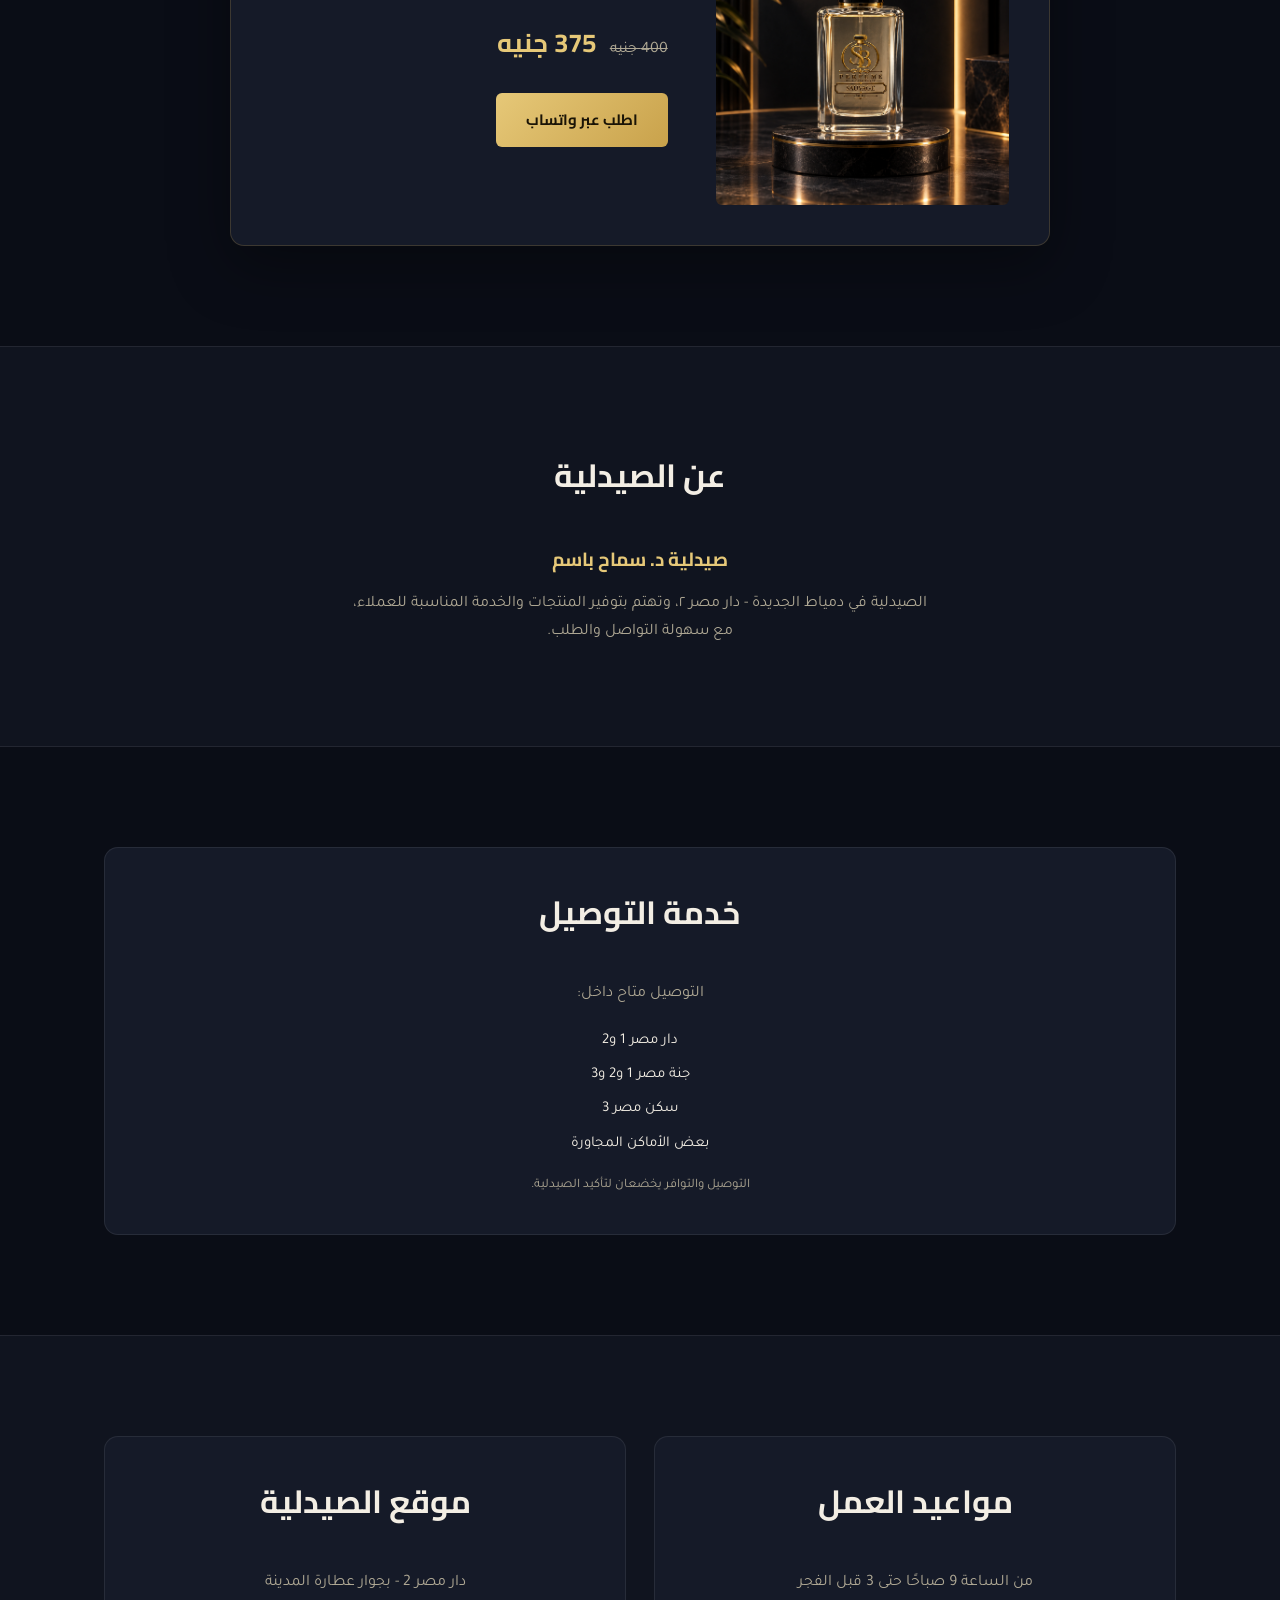
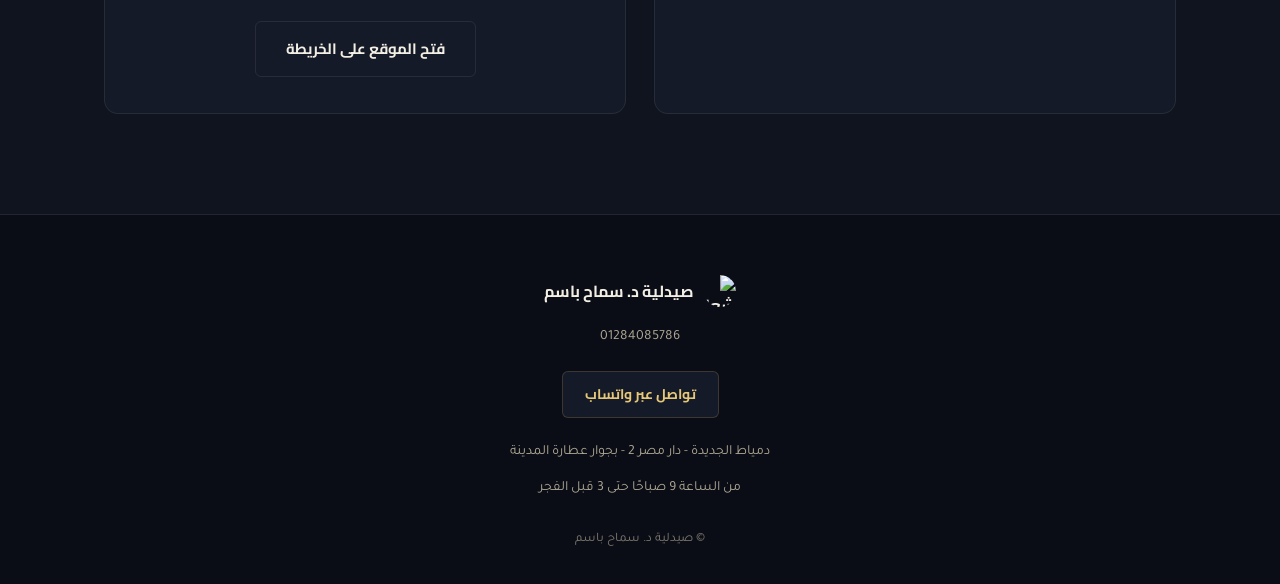
==== commit 02a6e543: "Update about text in index.html" ====
--- a/index.html
+++ b/index.html
@@ -136,7 +136,7 @@
   <div class="container about-inner reveal">
     <h2 class="section-title">عن الصيدلية</h2>
     <p class="about-name">صيدلية د. سماح باسم</p>
-    <p class="about-text">صيدلية موجودة في دمياط الجديدة - دار مصر، وتهتم بتوفير المنتجات والخدمة المناسبة للعملاء، مع سهولة التواصل والطلب.</p>
+    <p class="about-text">الصيدلية في دمياط الجديدة - دار مصر ٢، وتهتم بتوفير المنتجات والخدمة المناسبة للعملاء، مع سهولة التواصل والطلب.</p>
   </div>
 </section>
 
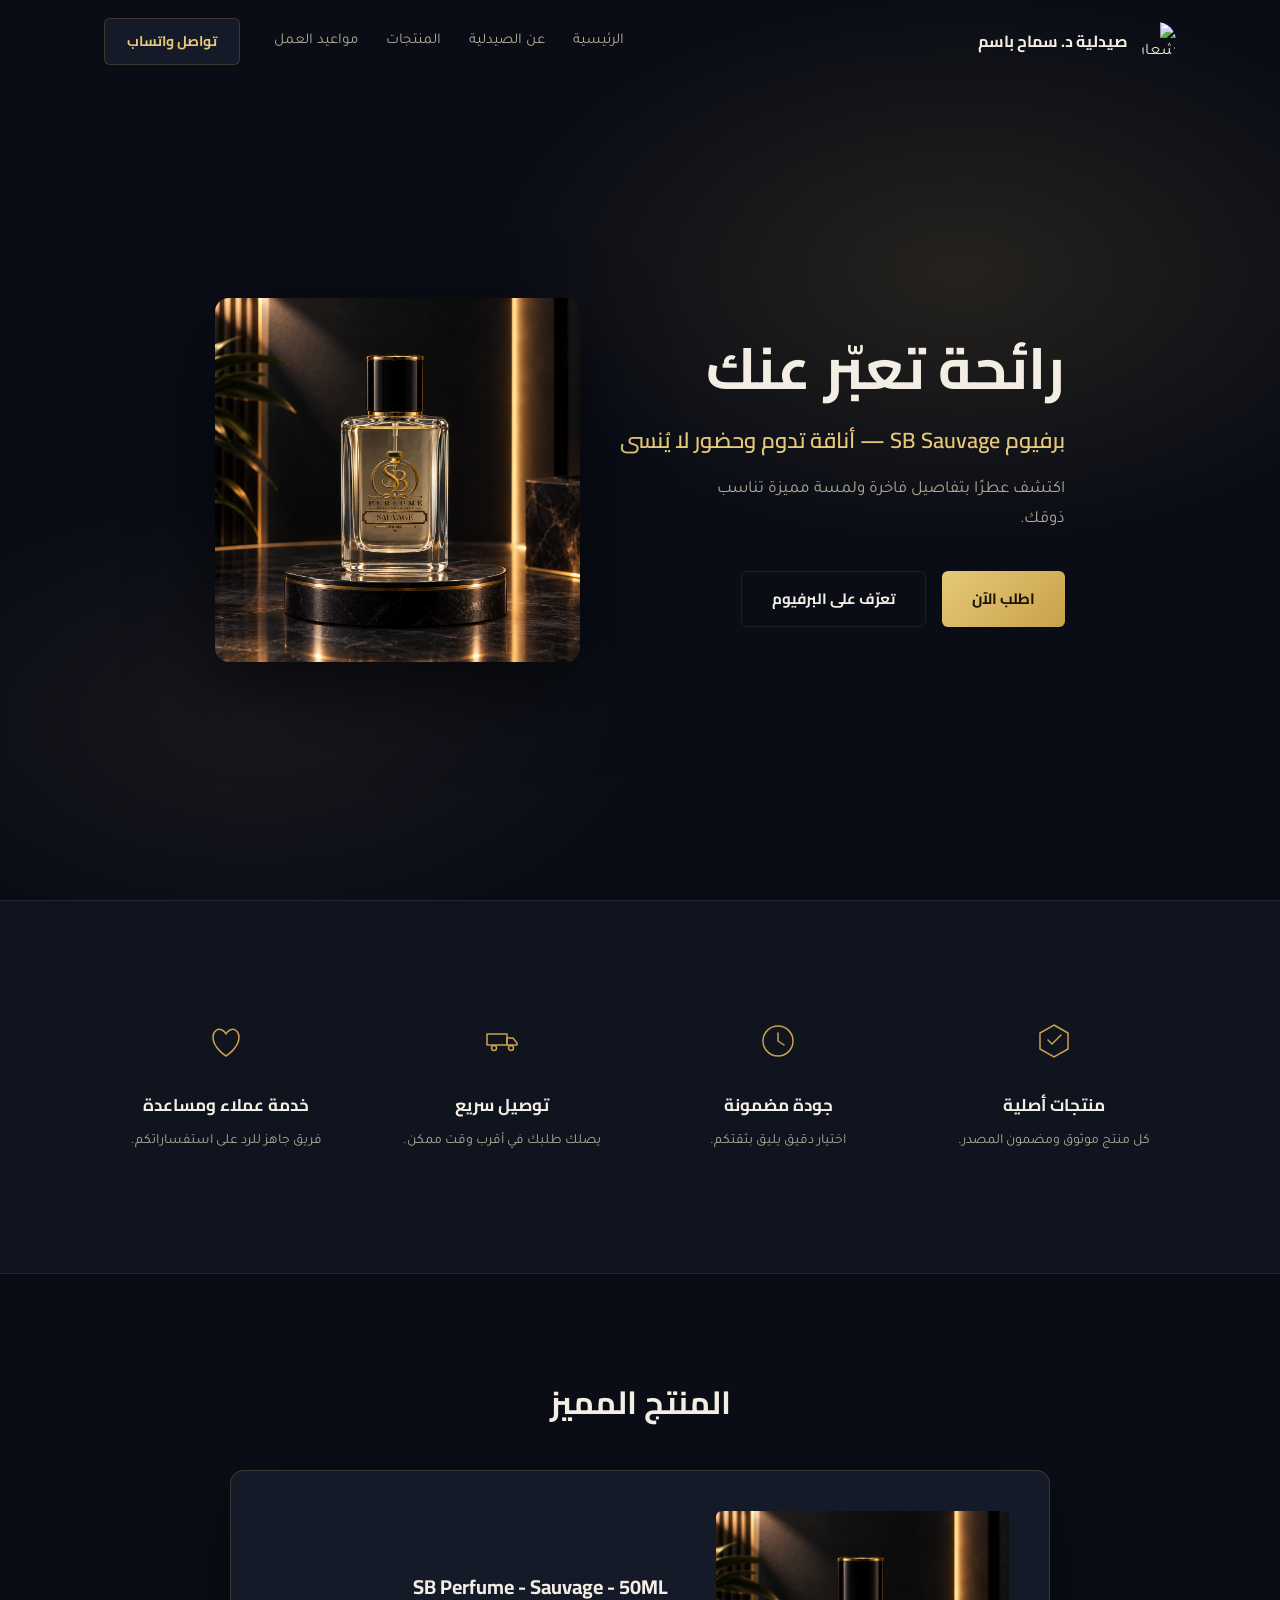
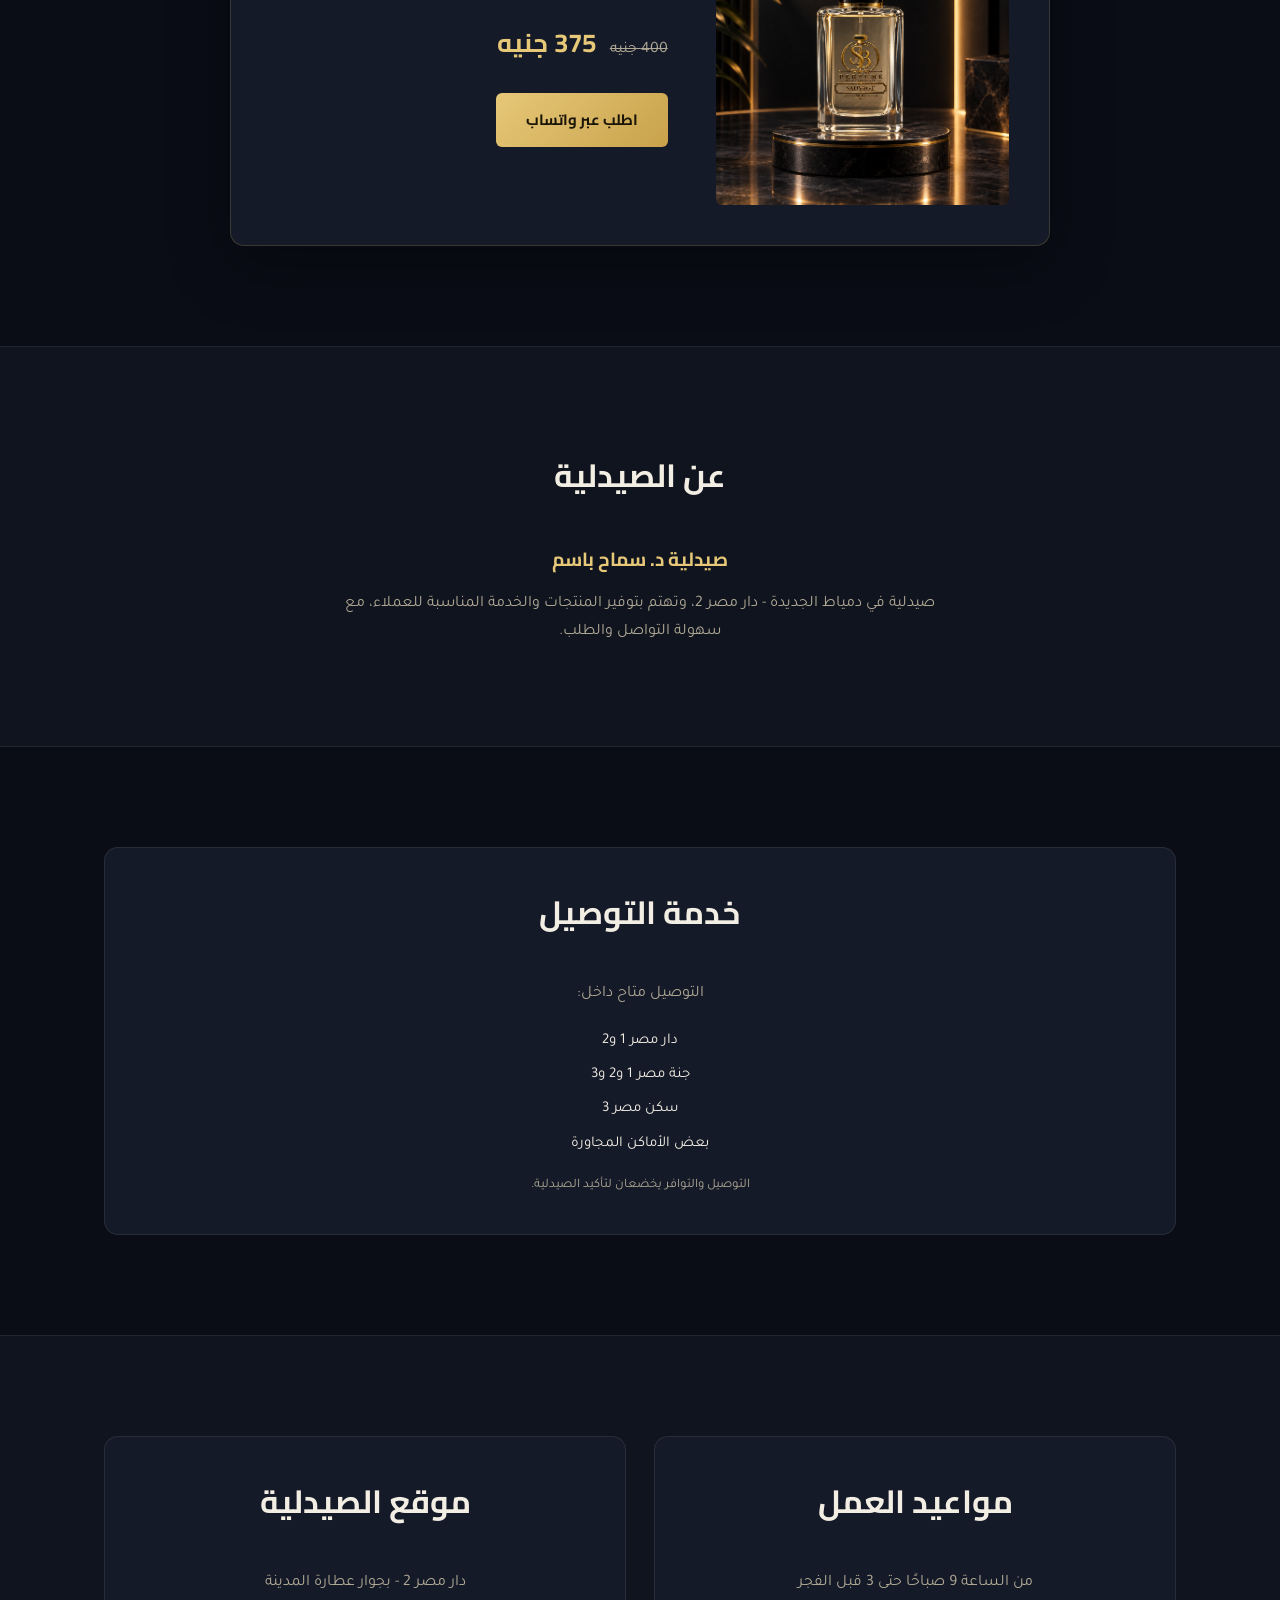
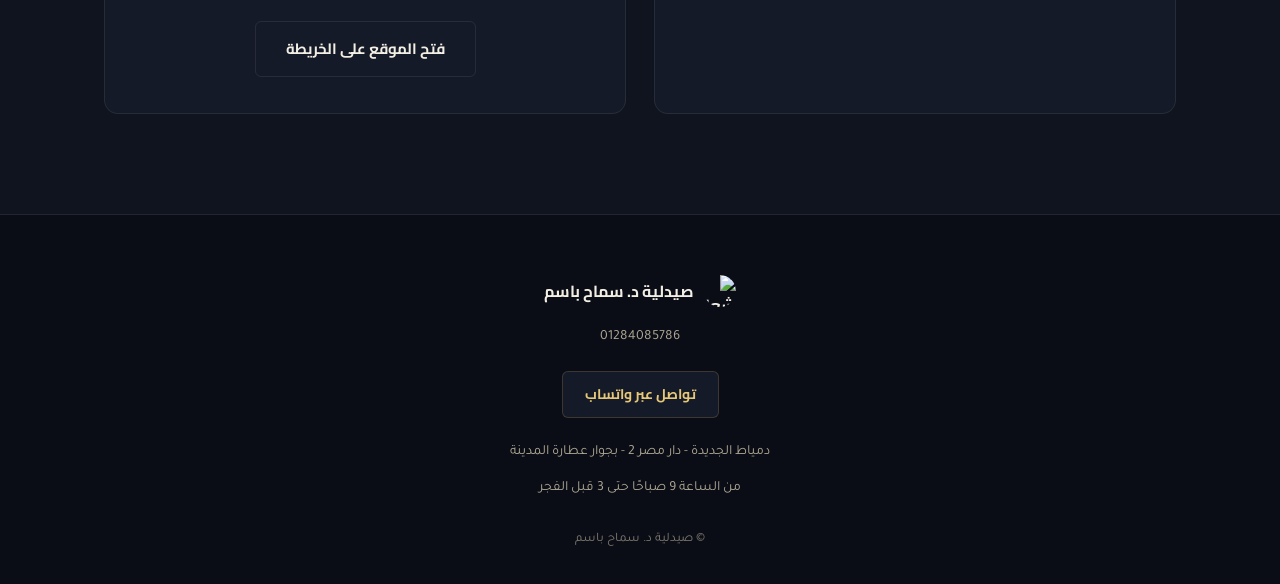
==== commit e45f549e: "Add files via upload" ====
--- a/index.html
+++ b/index.html
@@ -54,7 +54,7 @@
       <p class="hero-desc">اكتشف عطرًا بتفاصيل فاخرة ولمسة مميزة تناسب ذوقك.</p>
 
       <div class="hero-actions">
-        <a href="https://wa.me/201284085786?text=%D9%85%D8%B1%D8%AD%D8%A8%D9%8B%D8%A7%D8%8C%20%D8%A3%D8%B1%D9%8A%D8%AF%20%D8%A7%D9%84%D8%A7%D8%B3%D8%AA%D9%81%D8%B3%D8%A7%D8%B1%20%D8%B9%D9%86%20%D8%AA%D9%88%D9%81%D8%B1%20SB%20Perfume%20-%20Sauvage%20-%2050ML%20%D9%88%D8%B3%D8%B9%D8%B1%D9%87%20%D8%A7%D9%84%D8%AD%D8%A7%D9%84%D9%8A." class="btn btn-gold" target="_blank" rel="noopener">اطلب الآن</a>
+        <a href="https://wa.me/201284085786?text=%D8%A7%D9%84%D8%B3%D9%84%D8%A7%D9%85%20%D8%B9%D9%84%D9%8A%D9%83%D9%85%20%D8%AD%D8%A8%D9%8A%D8%AA%20%D8%A7%D8%B3%D8%AA%D9%81%D8%B3%D8%B1%20%D8%B9%D9%86%20%D8%AA%D9%88%D8%A7%D9%81%D8%B1%20SB%20Perfume%2050ml." class="btn btn-gold" target="_blank" rel="noopener">اطلب الآن</a>
         <a href="#product" class="btn btn-outline">تعرّف على البرفيوم</a>
       </div>
     </div>
@@ -125,7 +125,7 @@
           <span class="price-old">400 جنيه</span>
           <span class="price-new">375 جنيه</span>
         </div>
-        <a href="https://wa.me/201284085786?text=%D9%85%D8%B1%D8%AD%D8%A8%D9%8B%D8%A7%D8%8C%20%D8%A3%D8%B1%D9%8A%D8%AF%20%D8%A7%D9%84%D8%A7%D8%B3%D8%AA%D9%81%D8%B3%D8%A7%D8%B1%20%D8%B9%D9%86%20%D8%AA%D9%88%D9%81%D8%B1%20SB%20Perfume%20-%20Sauvage%20-%2050ML%20%D9%88%D8%B3%D8%B9%D8%B1%D9%87%20%D8%A7%D9%84%D8%AD%D8%A7%D9%84%D9%8A." class="btn btn-gold" target="_blank" rel="noopener">اطلب عبر واتساب</a>
+        <a href="https://wa.me/201284085786?text=%D8%A7%D9%84%D8%B3%D9%84%D8%A7%D9%85%20%D8%B9%D9%84%D9%8A%D9%83%D9%85%20%D8%AD%D8%A8%D9%8A%D8%AA%20%D8%A7%D8%B3%D8%AA%D9%81%D8%B3%D8%B1%20%D8%B9%D9%86%20%D8%AA%D9%88%D8%A7%D9%81%D8%B1%20SB%20Perfume%2050ml." class="btn btn-gold" target="_blank" rel="noopener">اطلب عبر واتساب</a>
       </div>
     </div>
   </div>
@@ -136,7 +136,7 @@
   <div class="container about-inner reveal">
     <h2 class="section-title">عن الصيدلية</h2>
     <p class="about-name">صيدلية د. سماح باسم</p>
-    <p class="about-text">الصيدلية في دمياط الجديدة - دار مصر ٢، وتهتم بتوفير المنتجات والخدمة المناسبة للعملاء، مع سهولة التواصل والطلب.</p>
+    <p class="about-text">صيدلية في دمياط الجديدة - دار مصر 2، وتهتم بتوفير المنتجات والخدمة المناسبة للعملاء، مع سهولة التواصل والطلب.</p>
   </div>
 </section>
 
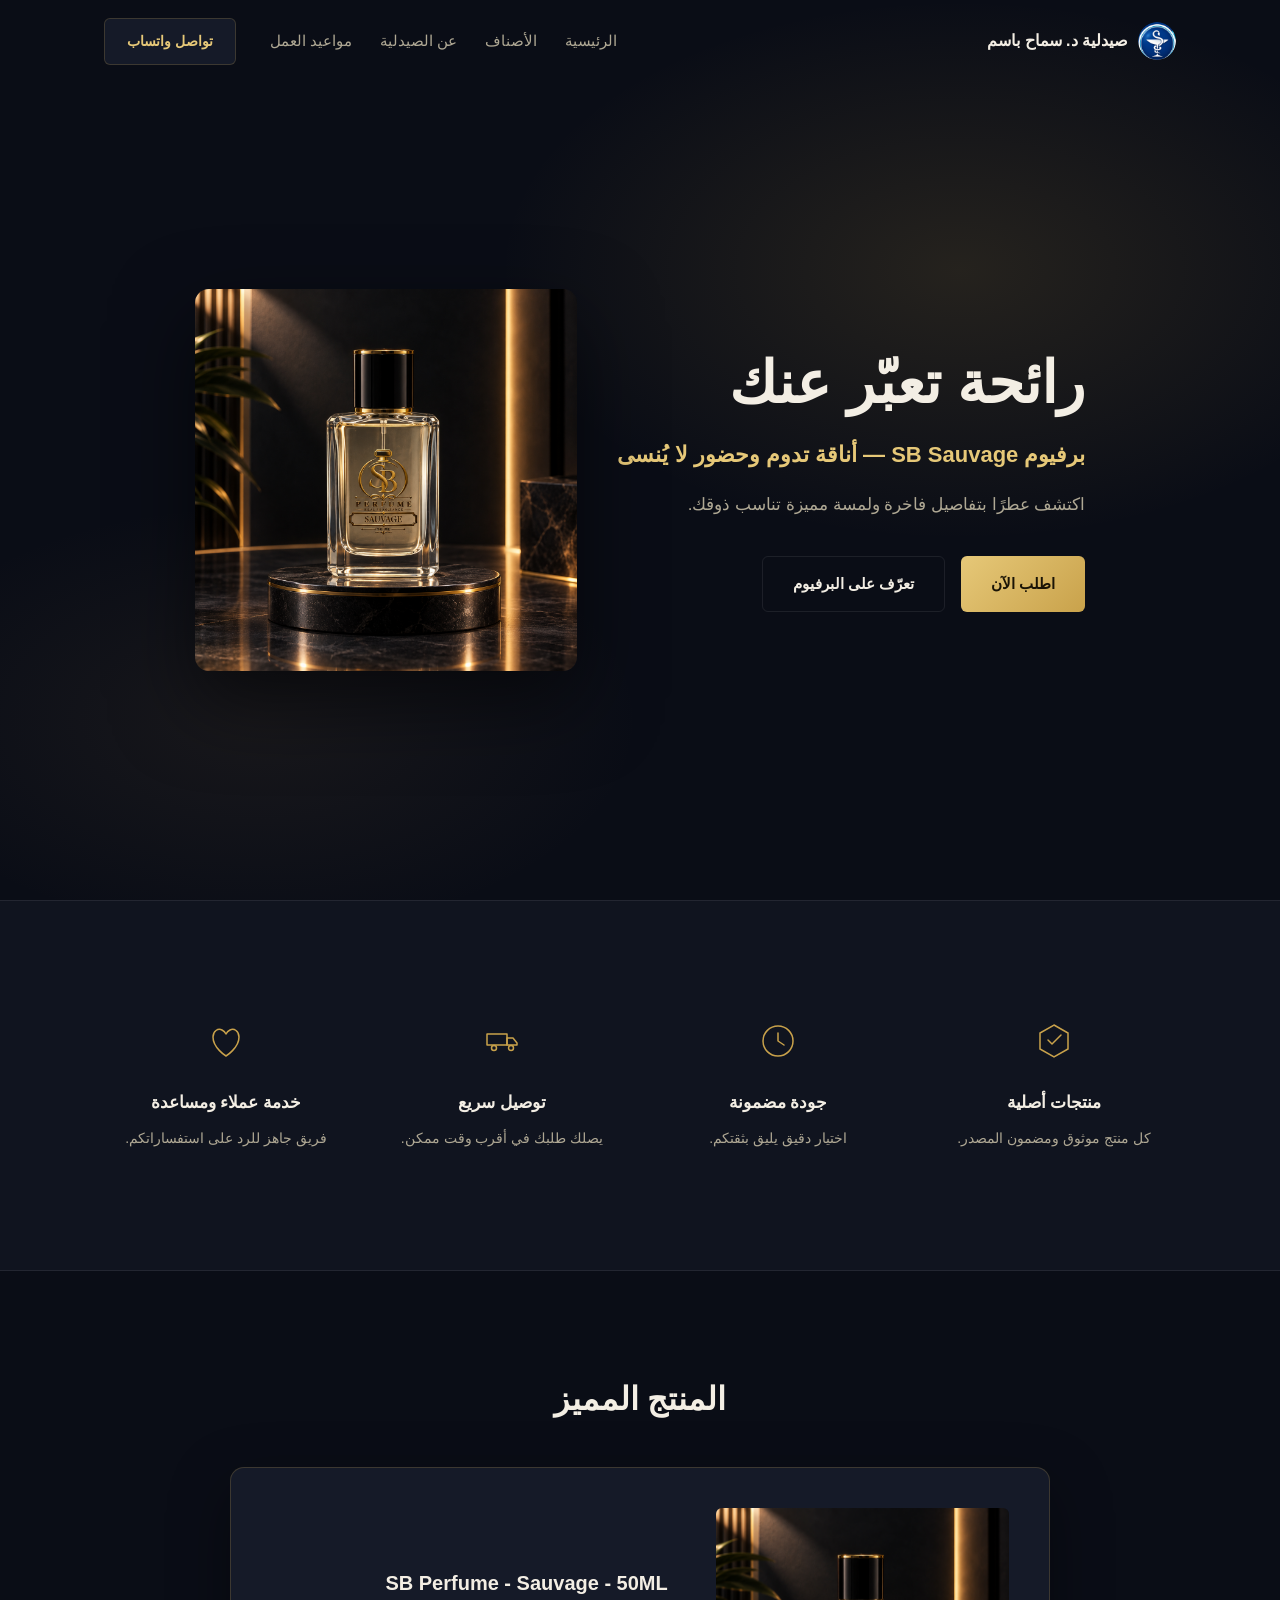
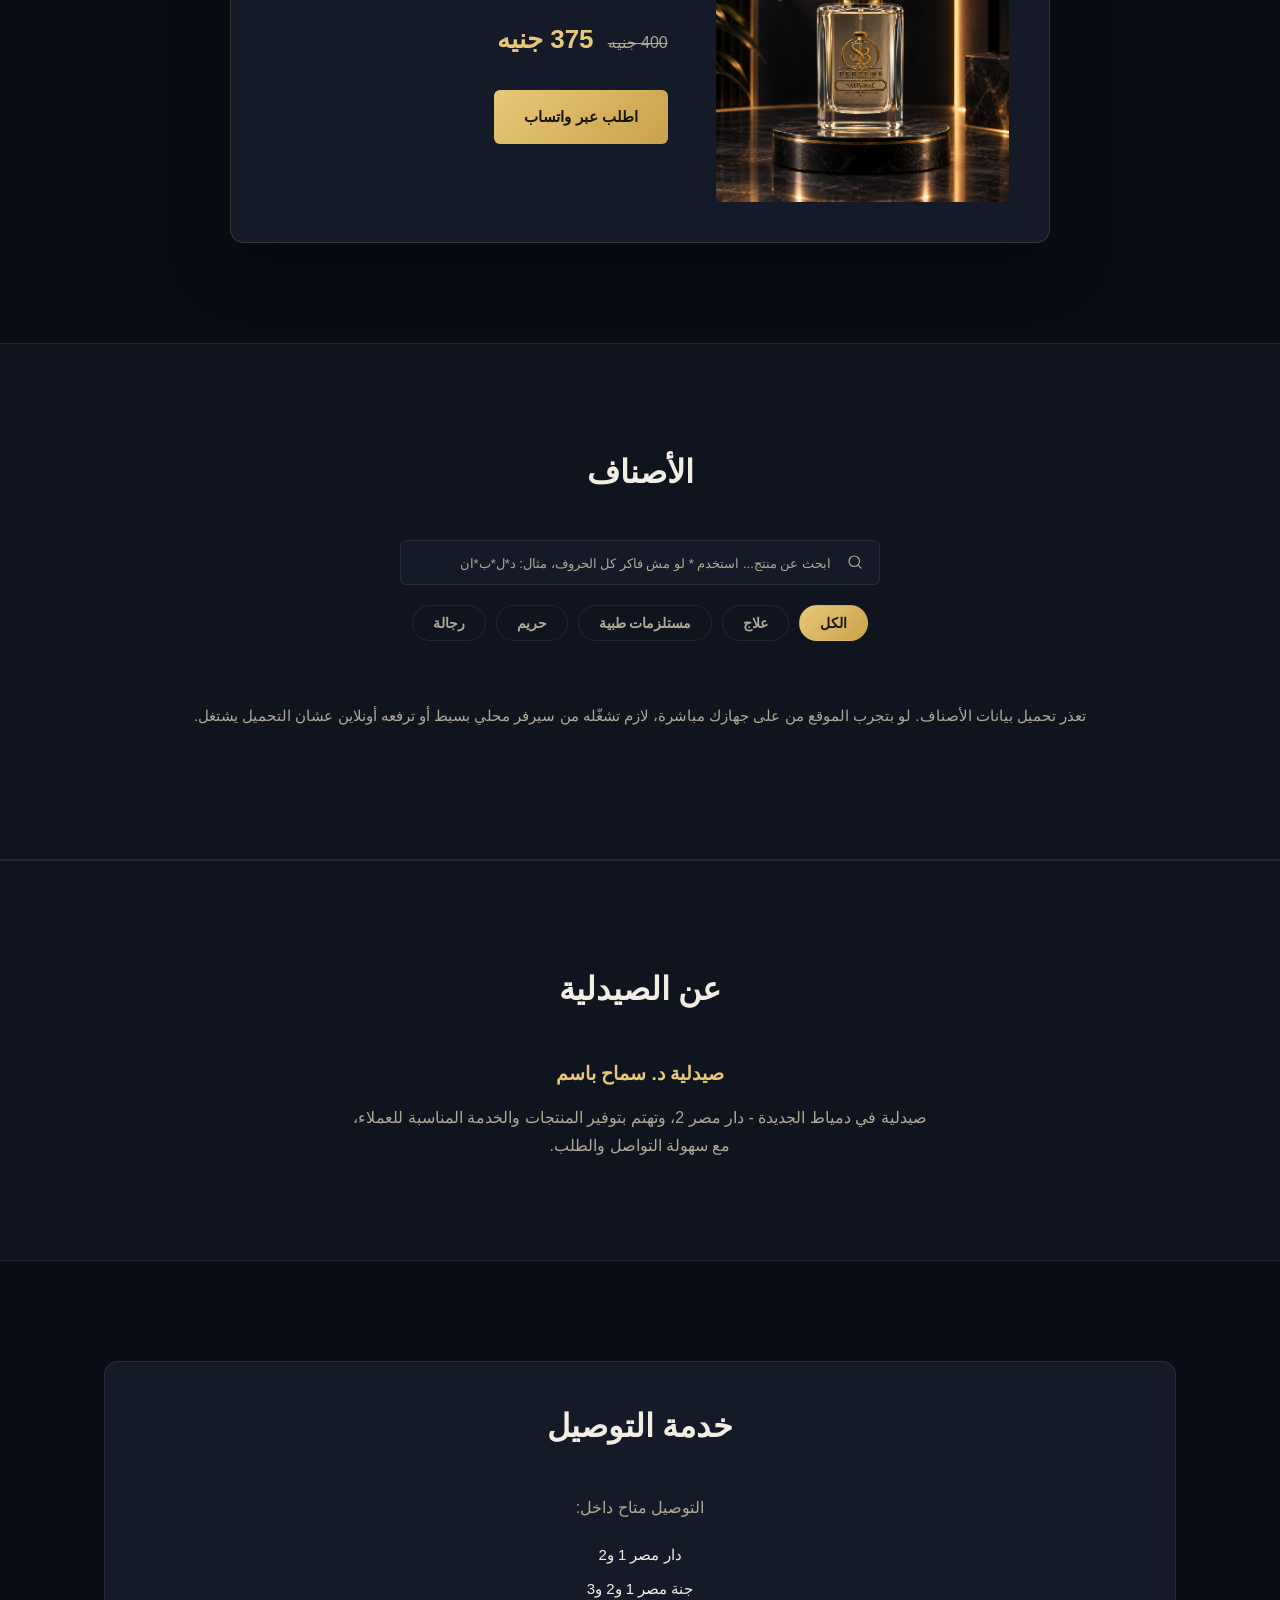
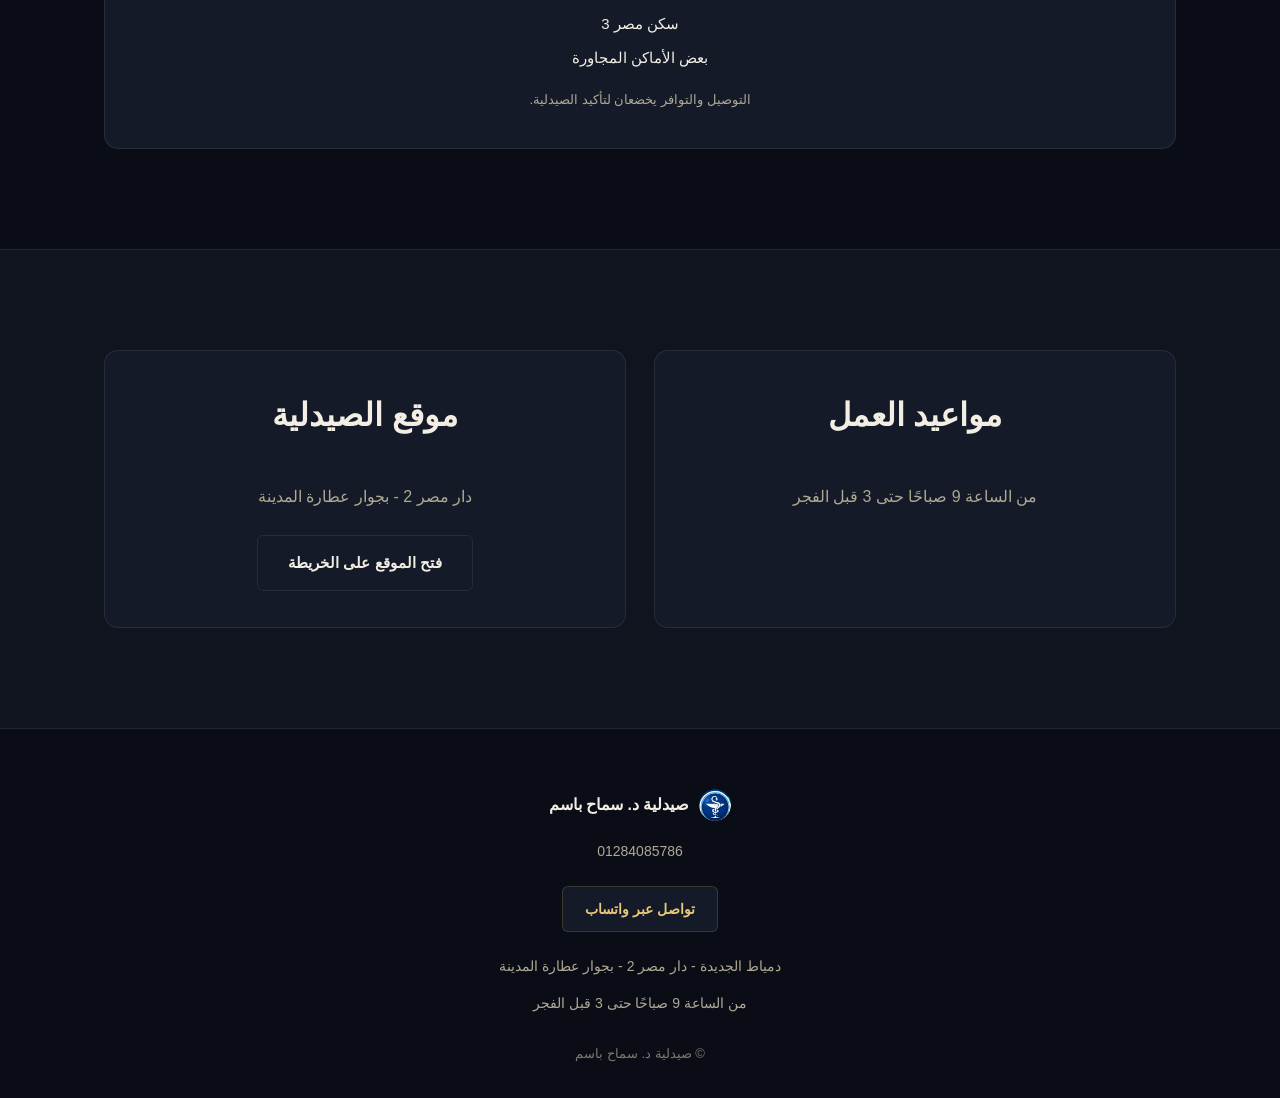
==== commit 50c69705: "Add files via upload" ====
--- a/index.html
+++ b/index.html
@@ -3,6 +3,11 @@
 <head>
 <meta charset="UTF-8">
 <meta name="viewport" content="width=device-width, initial-scale=1.0">
+
+<!-- تحصين أمني أساسي: مفيش سكريبتات خارجية إلا جوجل فونتس، ومفيش فورمات أو إطارات مسموحة -->
+<meta http-equiv="Content-Security-Policy" content="default-src 'self'; script-src 'self'; style-src 'self' https://fonts.googleapis.com 'unsafe-inline'; font-src https://fonts.gstatic.com; img-src 'self' data:; connect-src 'self'; object-src 'none'; base-uri 'self'; form-action 'none'; upgrade-insecure-requests">
+<meta http-equiv="X-Content-Type-Options" content="nosniff">
+<meta name="referrer" content="strict-origin-when-cross-origin">
 <title>صيدلية د. سماح باسم | برفيوم SB Sauvage</title>
 <meta name="description" content="صيدلية د. سماح باسم في دمياط الجديدة - دار مصر. اكتشف برفيوم SB Sauvage الفاخر، واطلب بسهولة عبر واتساب.">
 
@@ -29,8 +34,8 @@
 
     <nav class="nav-links" id="navLinks">
       <a href="#hero" class="nav-link">الرئيسية</a>
+      <a href="#catalog" class="nav-link">الأصناف</a>
       <a href="#about" class="nav-link">عن الصيدلية</a>
-      <a href="#product" class="nav-link">المنتجات</a>
       <a href="#hours" class="nav-link">مواعيد العمل</a>
       <a href="https://wa.me/201284085786?text=%D9%85%D8%B1%D8%AD%D8%A8%D9%8B%D8%A7%D8%8C%20%D8%A3%D8%B1%D9%8A%D8%AF%20%D8%A7%D9%84%D8%A7%D8%B3%D8%AA%D9%81%D8%B3%D8%A7%D8%B1%20%D8%B9%D9%86%20%D8%B5%D9%8A%D8%AF%D9%84%D9%8A%D8%A9%20%D8%AF.%20%D8%B3%D9%85%D8%A7%D8%AD%20%D8%A8%D8%A7%D8%B3%D9%85%20%D9%88%D8%A7%D9%84%D9%85%D9%86%D8%AA%D8%AC%D8%A7%D8%AA%20%D8%A7%D9%84%D9%85%D8%AA%D8%A7%D8%AD%D8%A9." class="btn btn-whatsapp nav-cta" target="_blank" rel="noopener">تواصل واتساب</a>
     </nav>
@@ -128,6 +133,41 @@
         <a href="https://wa.me/201284085786?text=%D8%A7%D9%84%D8%B3%D9%84%D8%A7%D9%85%20%D8%B9%D9%84%D9%8A%D9%83%D9%85%20%D8%AD%D8%A8%D9%8A%D8%AA%20%D8%A7%D8%B3%D8%AA%D9%81%D8%B3%D8%B1%20%D8%B9%D9%86%20%D8%AA%D9%88%D8%A7%D9%81%D8%B1%20SB%20Perfume%2050ml." class="btn btn-gold" target="_blank" rel="noopener">اطلب عبر واتساب</a>
       </div>
     </div>
+  </div>
+</section>
+
+<!-- ==================== الأصناف (كتالوج قابل للبحث) ==================== -->
+<section class="catalog" id="catalog">
+  <div class="container">
+    <h2 class="section-title reveal">الأصناف</h2>
+
+    <div class="catalog-toolbar reveal">
+      <div class="search-box">
+        <svg class="search-icon" viewBox="0 0 24 24" fill="none" xmlns="http://www.w3.org/2000/svg" aria-hidden="true">
+          <circle cx="11" cy="11" r="7" stroke="currentColor" stroke-width="1.6"/>
+          <path d="M20 20 L16.5 16.5" stroke="currentColor" stroke-width="1.6" stroke-linecap="round"/>
+        </svg>
+        <input
+          type="text"
+          id="productSearch"
+          class="search-input"
+          placeholder="ابحث عن منتج... استخدم * لو مش فاكر كل الحروف، مثال: د*ل*ب*ان"
+          autocomplete="off"
+          aria-label="بحث عن منتج">
+      </div>
+
+      <div class="category-bar" id="categoryBar" role="tablist" aria-label="تصفية حسب الصنف">
+        <button type="button" class="category-btn is-active" data-category="الكل" role="tab" aria-selected="true">الكل</button>
+        <button type="button" class="category-btn" data-category="علاج" role="tab" aria-selected="false">علاج</button>
+        <button type="button" class="category-btn" data-category="مستلزمات طبية" role="tab" aria-selected="false">مستلزمات طبية</button>
+        <button type="button" class="category-btn" data-category="حريم" role="tab" aria-selected="false">حريم</button>
+        <button type="button" class="category-btn" data-category="رجالة" role="tab" aria-selected="false">رجالة</button>
+      </div>
+    </div>
+
+    <p class="catalog-status" id="catalogStatus" aria-live="polite">جاري تحميل الأصناف...</p>
+
+    <div class="product-grid" id="productGrid"></div>
   </div>
 </section>
 
@@ -183,7 +223,7 @@
 
     <p class="footer-phone">01284085786</p>
 
-    <a href="https://wa.me/201284085786?text=%D9%85%D8%B1%D8%AD%D8%A8%D9%8B%D8%A7%D8%8C%20%D8%A3%D8%B1%D9%8A%D8%AF%20%D8%A7%D9%84%D8%A7%D8%B3%D8%AA%D9%81%D8%B3%D8%A7%D8%B1%20%D8%B9%D9%86%20%D8%B5%D9%8A%D8%AF%D9%84%D9%8A%D8%A9%20%D8%AF.%20%D8%B3%D9%85%D8%A7%D8%AD%20%D8%A8%D8%A7%D8%B3%D9%85%20%D9%88%D8%A7%D9%84%D9%85%D9%86%D8%AA%D8%AC%D8%A7%D8%AA%20%D8%A7%D9%84%D9%85%D8%AA%D8%A7%D8%AD%D8%A9." class="btn btn-whatsapp" target="_blank" rel="noopener">تواصل عبر واتساب</a>
+    <a href="https://wa.me/201284085786" class="btn btn-whatsapp" target="_blank" rel="noopener">تواصل عبر واتساب</a>
 
     <p class="footer-address">دمياط الجديدة - دار مصر 2 - بجوار عطارة المدينة</p>
     <p class="footer-hours">من الساعة 9 صباحًا حتى 3 قبل الفجر</p>
@@ -193,5 +233,6 @@
 </footer>
 
 <script src="script.js"></script>
+<script src="catalog.js"></script>
 </body>
 </html>
--- a/style.css
+++ b/style.css
@@ -45,6 +45,11 @@
 
 html {
   scroll-behavior: smooth;
+}
+
+/* عشان لما نضغط على رابط في القائمة، عنوان القسم ميفضلش مختفي تحت الـ Navbar الثابت */
+section[id] {
+  scroll-margin-top: 90px;
 }
 
 body {
@@ -535,6 +540,185 @@
 }
 
 /* ====================================================================
+   الأصناف (كتالوج قابل للبحث والتصفية)
+   ==================================================================== */
+.catalog {
+  padding: var(--section-padding);
+  background: var(--color-bg-alt);
+  border-top: 1px solid var(--color-border-soft);
+  border-bottom: 1px solid var(--color-border-soft);
+}
+
+.catalog-toolbar {
+  display: flex;
+  flex-direction: column;
+  align-items: center;
+  gap: 20px;
+  margin-bottom: 32px;
+}
+
+.search-box {
+  position: relative;
+  width: 100%;
+  max-width: 480px;
+}
+
+.search-icon {
+  position: absolute;
+  top: 50%;
+  right: 16px;
+  transform: translateY(-50%);
+  width: 18px;
+  height: 18px;
+  color: var(--color-text-muted);
+  pointer-events: none;
+}
+
+.search-input {
+  width: 100%;
+  padding: 13px 48px 13px 18px;
+  background: var(--color-surface);
+  border: 1px solid var(--color-border-soft);
+  border-radius: var(--radius-sm);
+  color: var(--color-text);
+  font-family: var(--font-body);
+  font-size: 15px;
+  transition: border-color var(--transition-soft);
+}
+
+.search-input::placeholder {
+  color: var(--color-text-muted);
+  font-size: 13px;
+}
+
+.search-input:focus {
+  outline: none;
+  border-color: var(--color-gold);
+}
+
+.category-bar {
+  display: flex;
+  flex-wrap: wrap;
+  justify-content: center;
+  gap: 10px;
+}
+
+.category-btn {
+  padding: 9px 20px;
+  font-family: var(--font-display);
+  font-size: 14px;
+  font-weight: 600;
+  color: var(--color-text-muted);
+  background: transparent;
+  border: 1px solid var(--color-border-soft);
+  border-radius: 999px;
+  cursor: pointer;
+  transition: border-color var(--transition-soft), color var(--transition-soft), background var(--transition-soft);
+}
+
+.category-btn:hover {
+  color: var(--color-gold-light);
+  border-color: var(--color-border);
+}
+
+.category-btn.is-active {
+  background: linear-gradient(135deg, var(--color-gold-light), var(--color-gold));
+  color: #1A1406;
+  border-color: transparent;
+}
+
+.catalog-status {
+  text-align: center;
+  color: var(--color-text-muted);
+  font-size: 15px;
+  padding: 30px 0;
+}
+
+.product-grid {
+  display: grid;
+  grid-template-columns: repeat(4, 1fr);
+  gap: 20px;
+}
+
+.catalog-card {
+  background: var(--color-surface);
+  border: 1px solid var(--color-border-soft);
+  border-radius: var(--radius-md);
+  padding: 22px;
+  transition: border-color var(--transition-soft), transform var(--transition-soft);
+}
+
+.catalog-card:hover {
+  border-color: var(--color-border);
+  transform: translateY(-3px);
+}
+
+.catalog-card-category {
+  display: inline-block;
+  font-size: 12px;
+  color: var(--color-gold-light);
+  background: rgba(201, 162, 75, 0.1);
+  border: 1px solid var(--color-border);
+  border-radius: 999px;
+  padding: 3px 12px;
+  margin-bottom: 12px;
+}
+
+.catalog-card-name {
+  font-size: 16px;
+  margin-bottom: 12px;
+  line-height: 1.5;
+}
+
+.stock-badge {
+  display: inline-block;
+  font-size: 13px;
+  margin-bottom: 10px;
+}
+
+.stock-badge.in-stock {
+  color: #8FBF8F;
+}
+
+.stock-badge.out-of-stock {
+  color: #C77B6B;
+}
+
+.catalog-card-price {
+  font-family: var(--font-display);
+  font-size: 19px;
+  font-weight: 700;
+  color: var(--color-gold-light);
+}
+
+@media (max-width: 1020px) {
+  .product-grid {
+    grid-template-columns: repeat(3, 1fr);
+  }
+}
+
+@media (max-width: 760px) {
+  .product-grid {
+    grid-template-columns: repeat(2, 1fr);
+  }
+
+  .category-bar {
+    gap: 8px;
+  }
+
+  .category-btn {
+    padding: 8px 14px;
+    font-size: 13px;
+  }
+}
+
+@media (max-width: 480px) {
+  .product-grid {
+    grid-template-columns: 1fr;
+  }
+}
+
+/* ====================================================================
    عن الصيدلية
    ==================================================================== */
 .about {
@@ -708,6 +892,7 @@
 
   .btn,
   .product-card,
+  .catalog-card,
   .navbar {
     transition: none;
   }
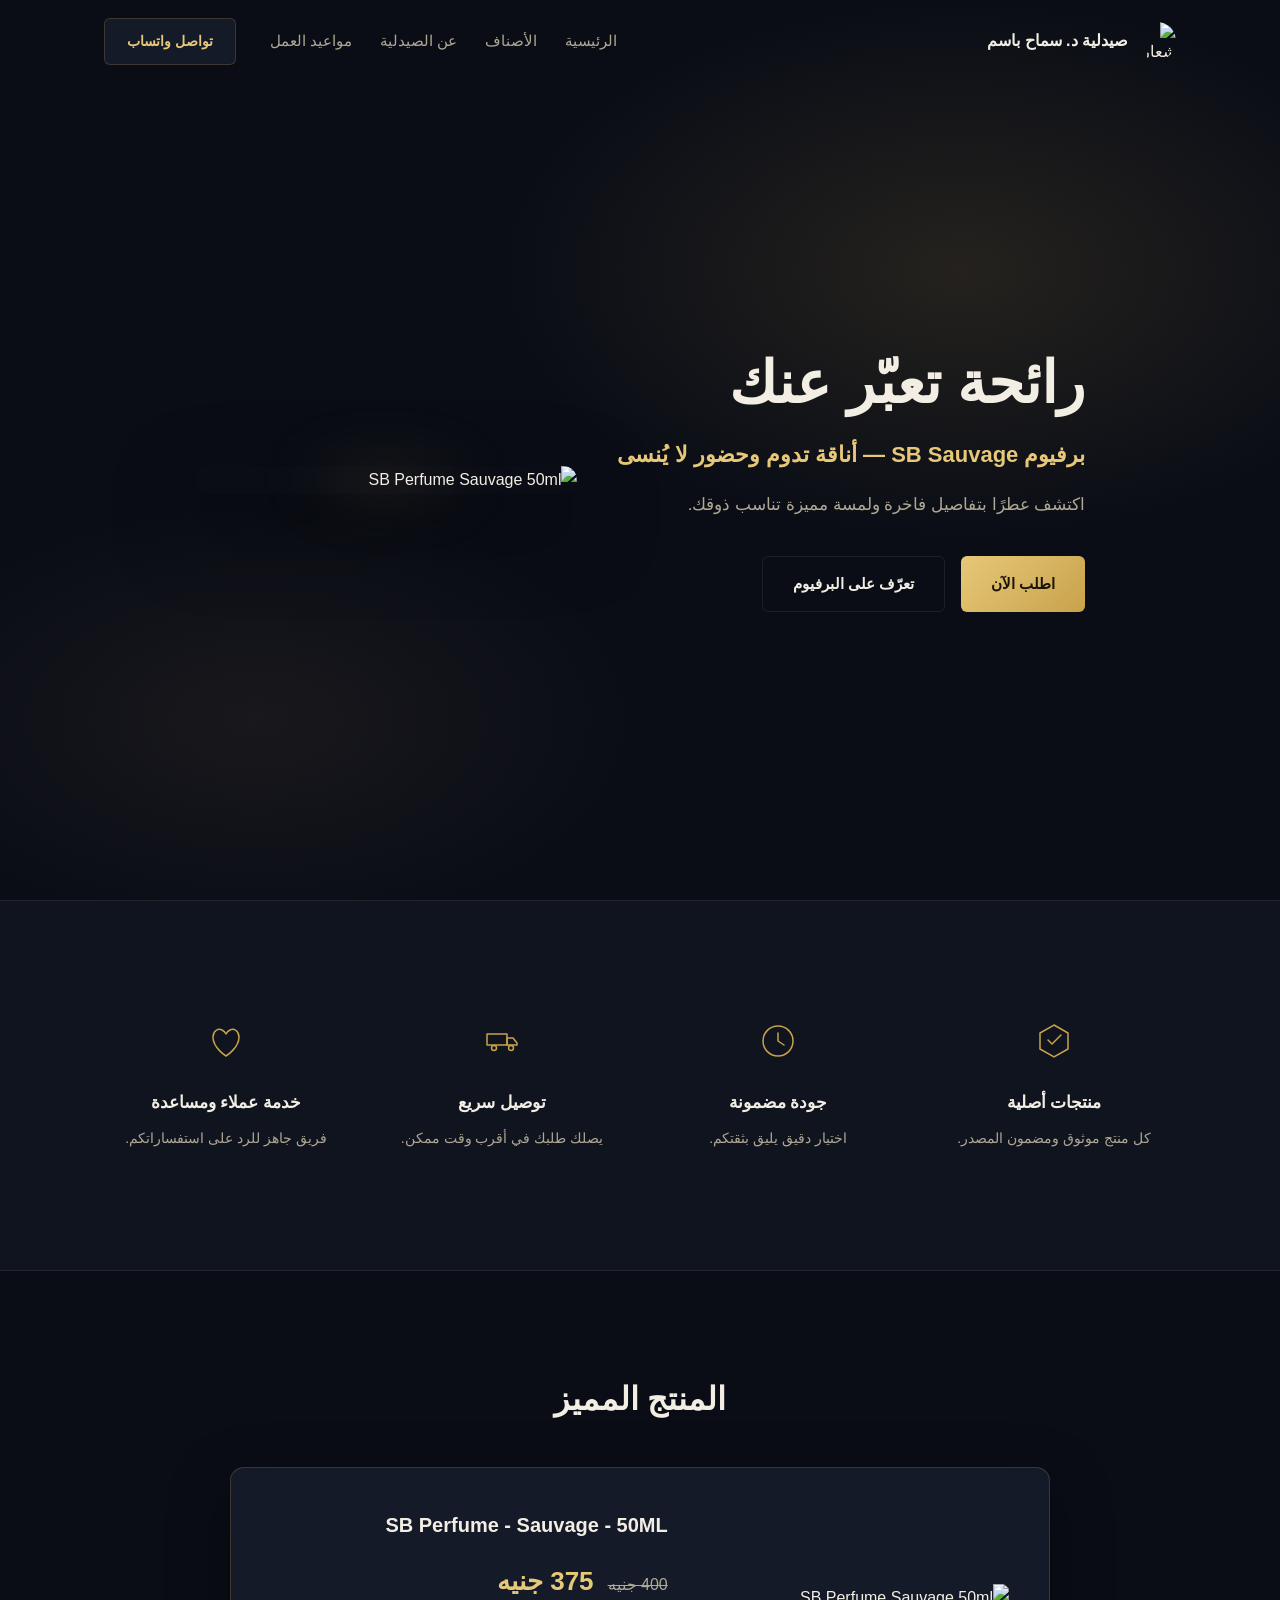
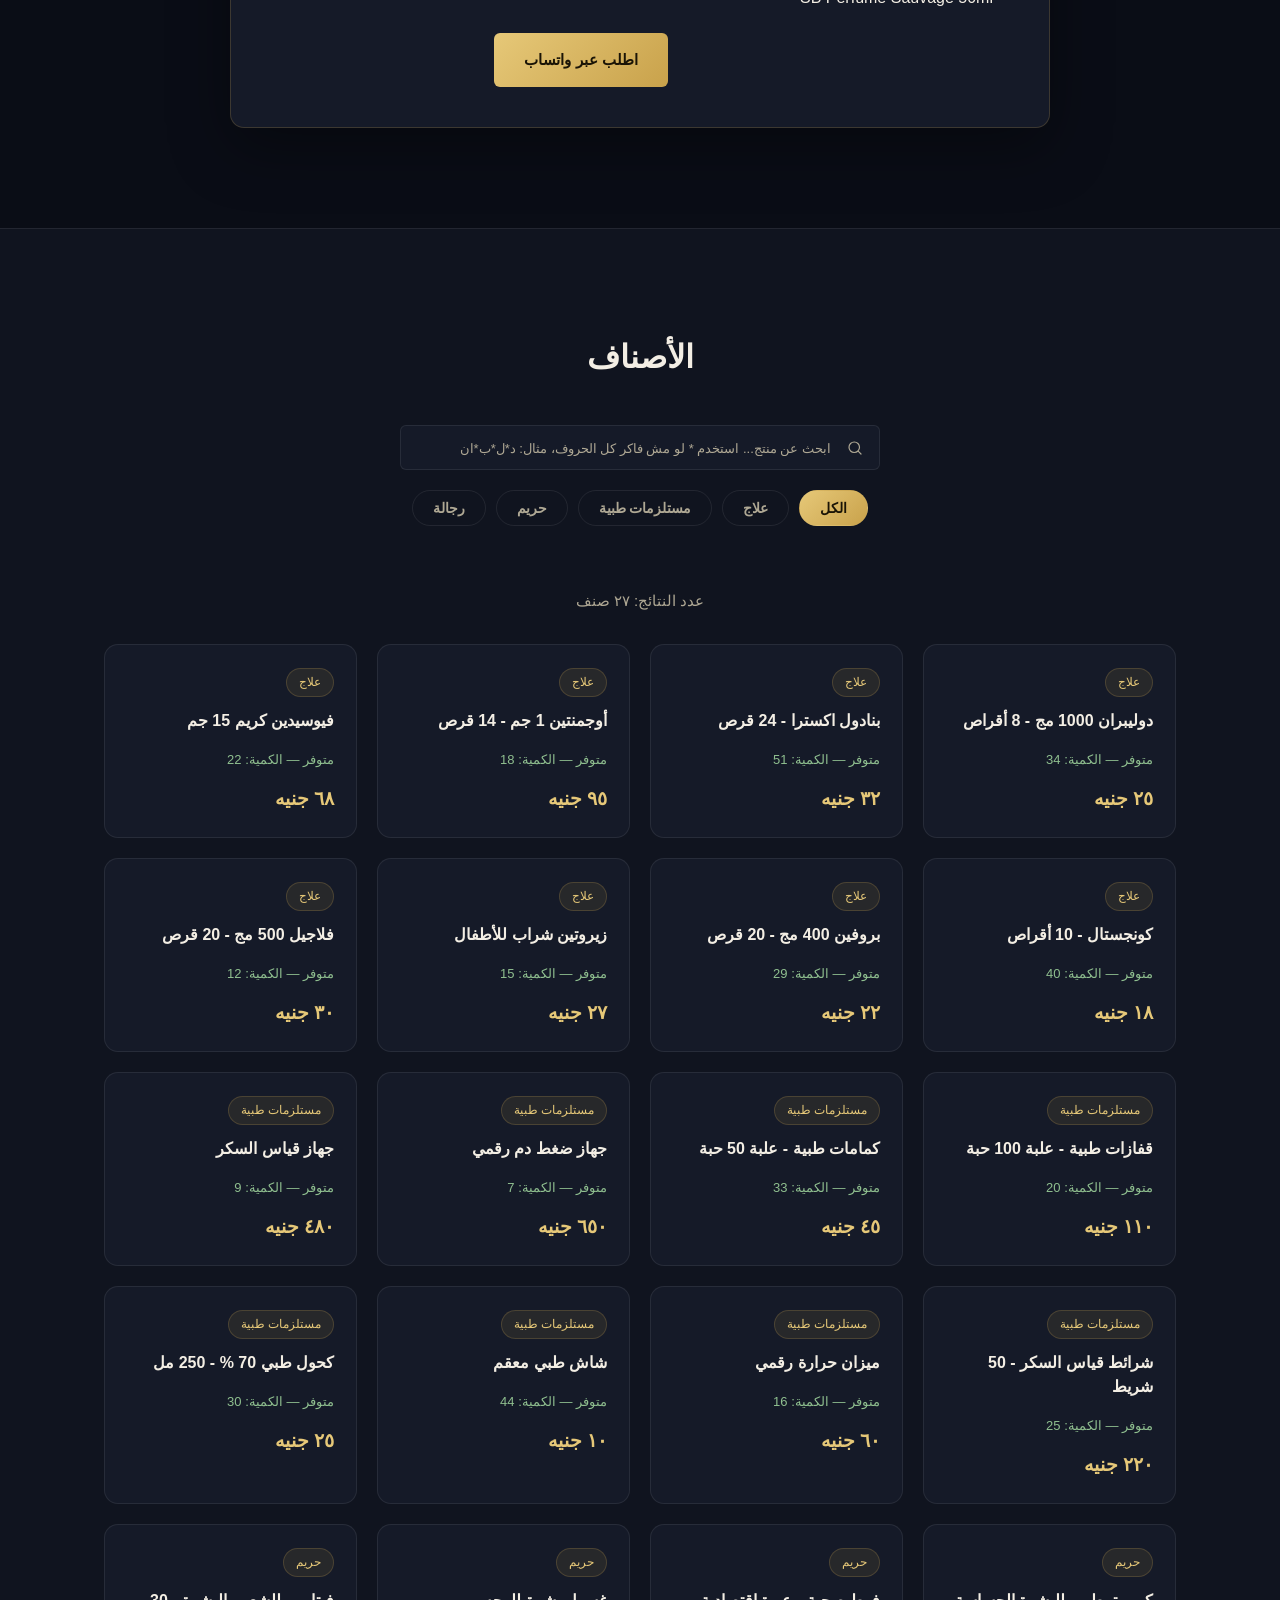
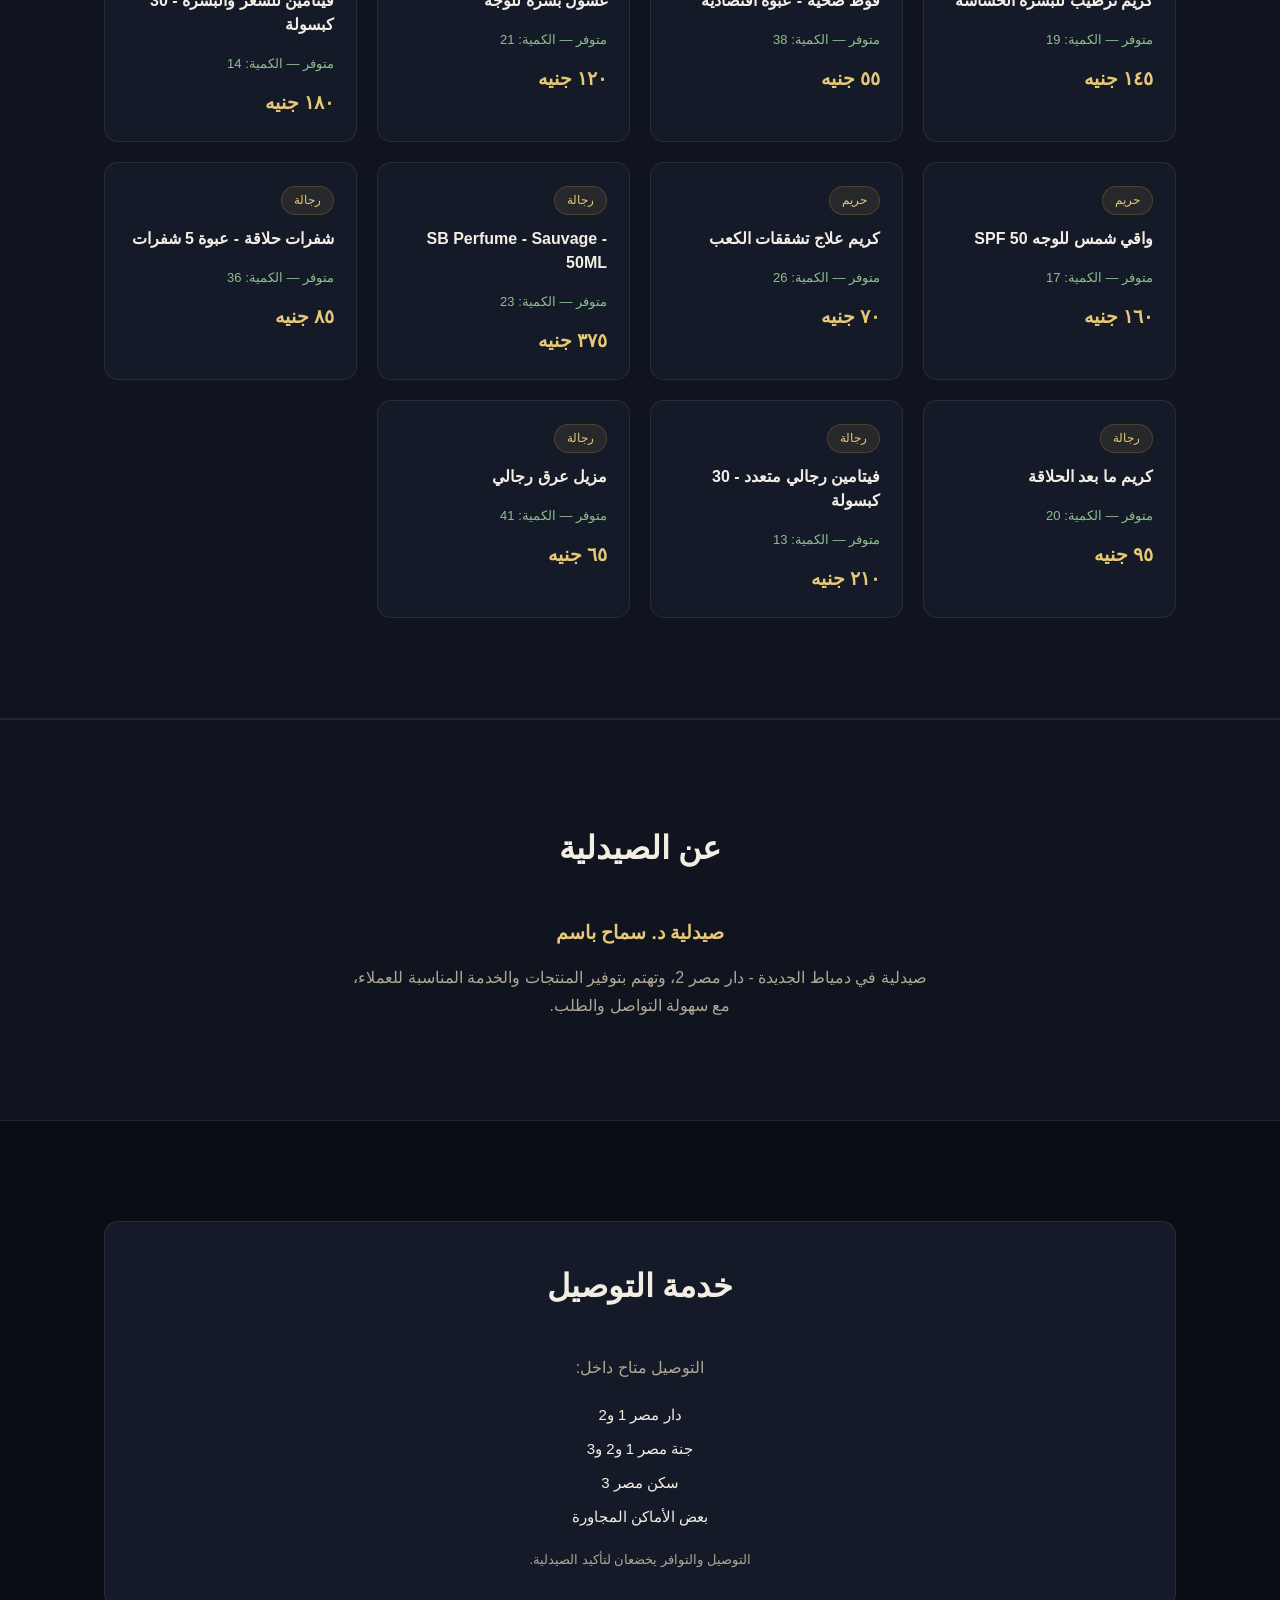
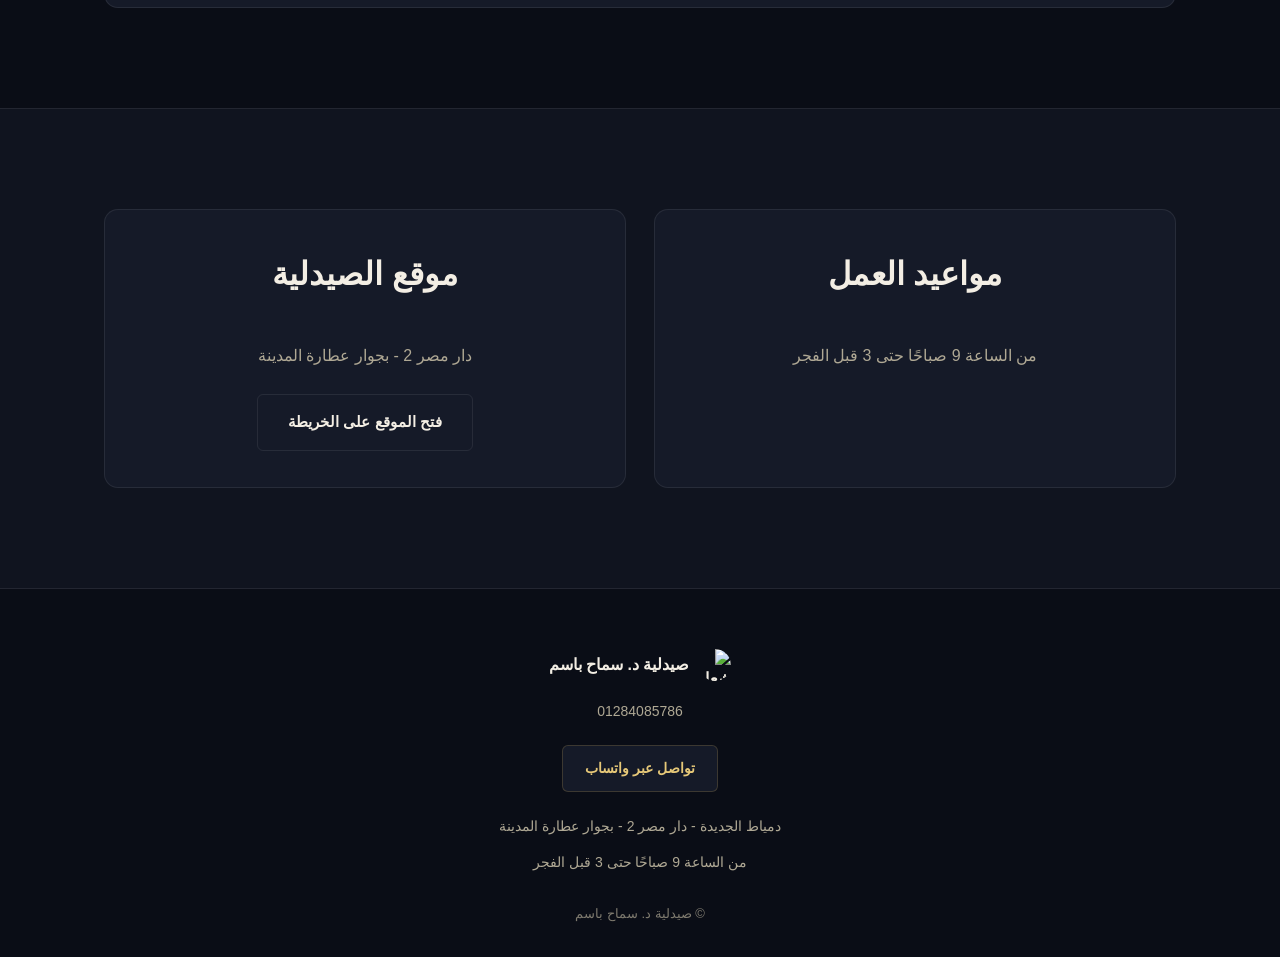
==== commit e1e2bd41: "Add files via upload" ====
--- a/index.html
+++ b/index.html
@@ -14,7 +14,7 @@
 <meta property="og:title" content="صيدلية د. سماح باسم | برفيوم SB Sauvage">
 <meta property="og:description" content="اكتشف عطرًا بتفاصيل فاخرة ولمسة مميزة تناسب ذوقك. اطلب الآن عبر واتساب.">
 <meta property="og:type" content="website">
-<meta property="og:image" content="assets/product-sauvage.png">
+<meta property="og:image" content="assets/product-sauvage.svg">
 
 <link rel="preconnect" href="https://fonts.googleapis.com">
 <link rel="preconnect" href="https://fonts.gstatic.com" crossorigin>
@@ -28,7 +28,7 @@
 <header class="navbar" id="navbar">
   <div class="container navbar-inner">
     <a href="#hero" class="brand">
-      <img src="assets/logo-circle.png" alt="شعار صيدلية د. سماح باسم" class="brand-logo">
+      <img src="assets/logo-circle.svg" alt="شعار صيدلية د. سماح باسم" class="brand-logo">
       <span class="brand-name">صيدلية د. سماح باسم</span>
     </a>
 
@@ -66,7 +66,7 @@
 
     <div class="hero-image reveal">
       <div class="hero-image-glow" aria-hidden="true"></div>
-      <img src="assets/product-sauvage.png" alt="SB Perfume Sauvage 50ml" class="hero-perfume-img">
+      <img src="assets/product-sauvage.svg" alt="SB Perfume Sauvage 50ml" class="hero-perfume-img">
     </div>
   </div>
 </section>
@@ -122,7 +122,7 @@
 
     <div class="product-card reveal">
       <div class="product-image">
-        <img src="assets/product-sauvage.png" alt="SB Perfume Sauvage 50ml">
+        <img src="assets/product-sauvage.svg" alt="SB Perfume Sauvage 50ml">
       </div>
       <div class="product-info">
         <h3 class="product-name">SB Perfume - Sauvage - 50ML</h3>
@@ -217,7 +217,7 @@
 <footer class="footer">
   <div class="container footer-inner">
     <div class="footer-brand">
-      <img src="assets/logo-circle.png" alt="شعار صيدلية د. سماح باسم" class="footer-logo">
+      <img src="assets/logo-circle.svg" alt="شعار صيدلية د. سماح باسم" class="footer-logo">
       <span>صيدلية د. سماح باسم</span>
     </div>
 
